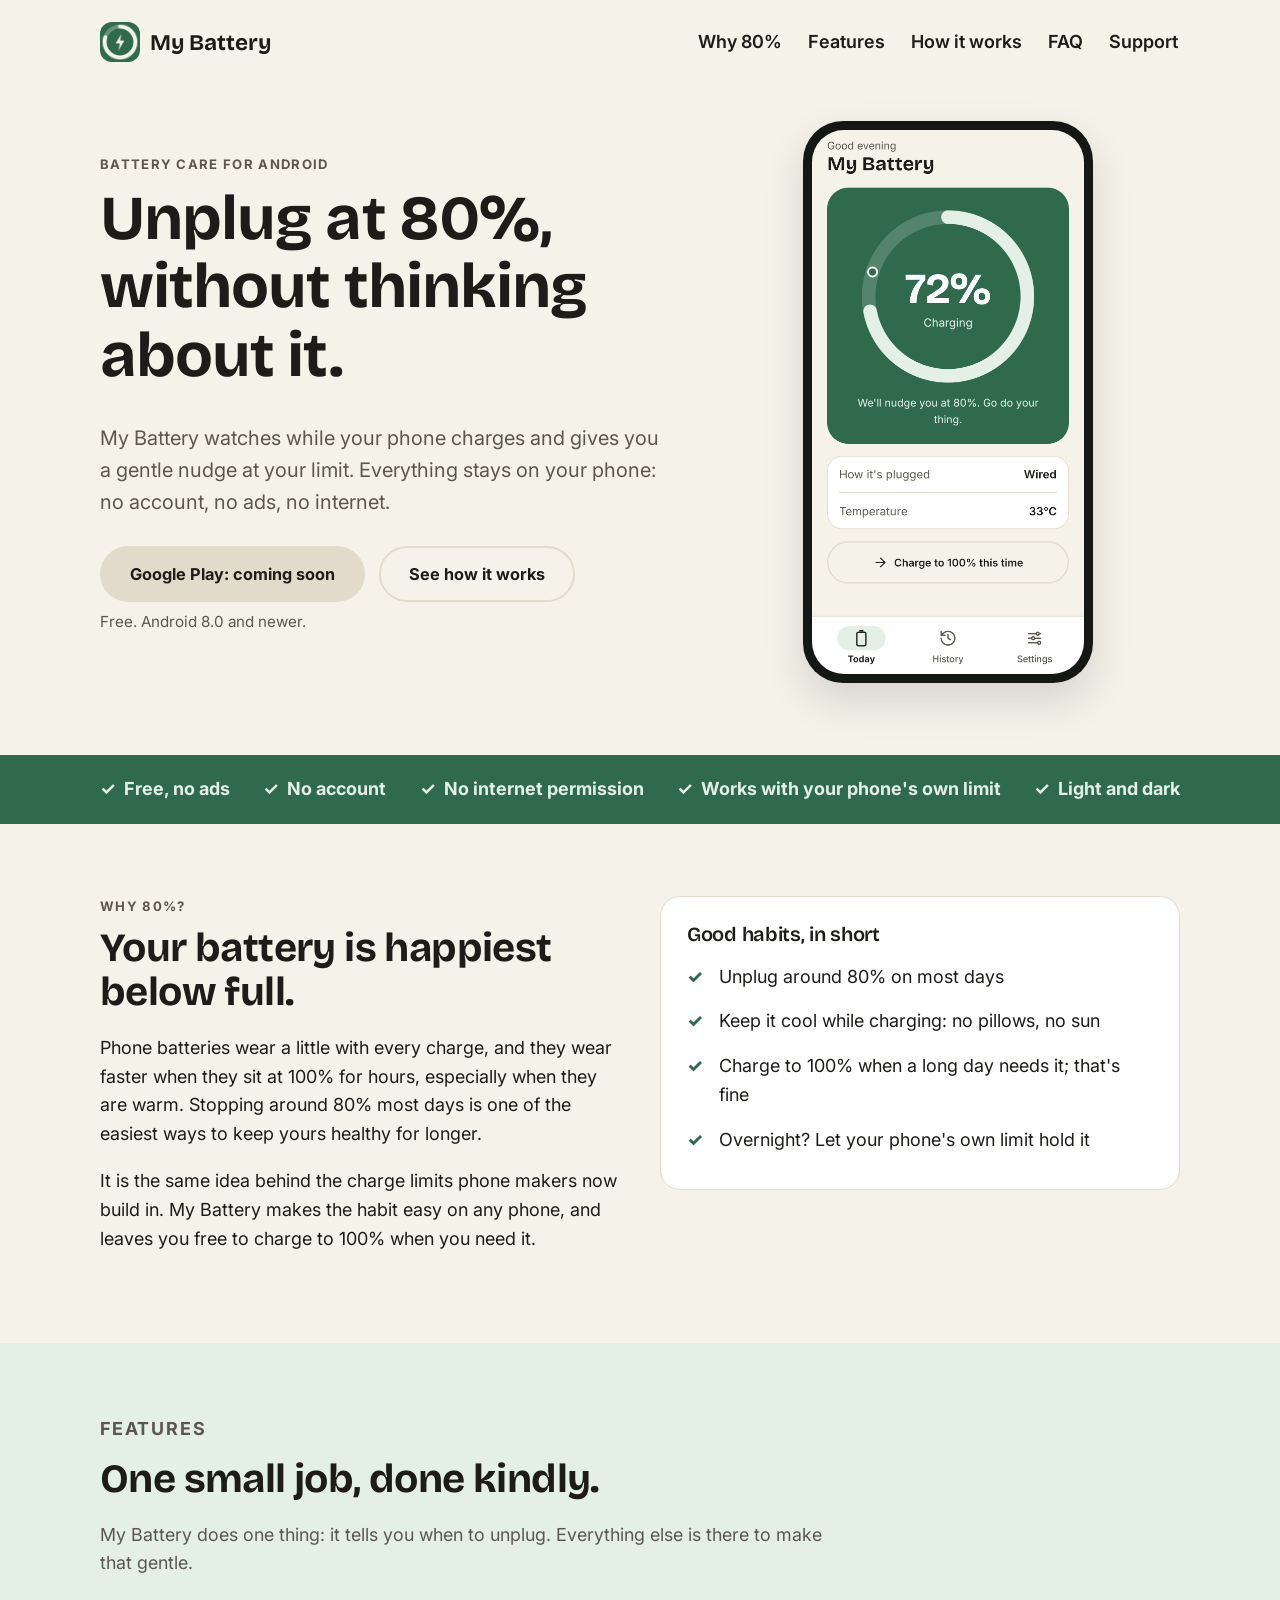
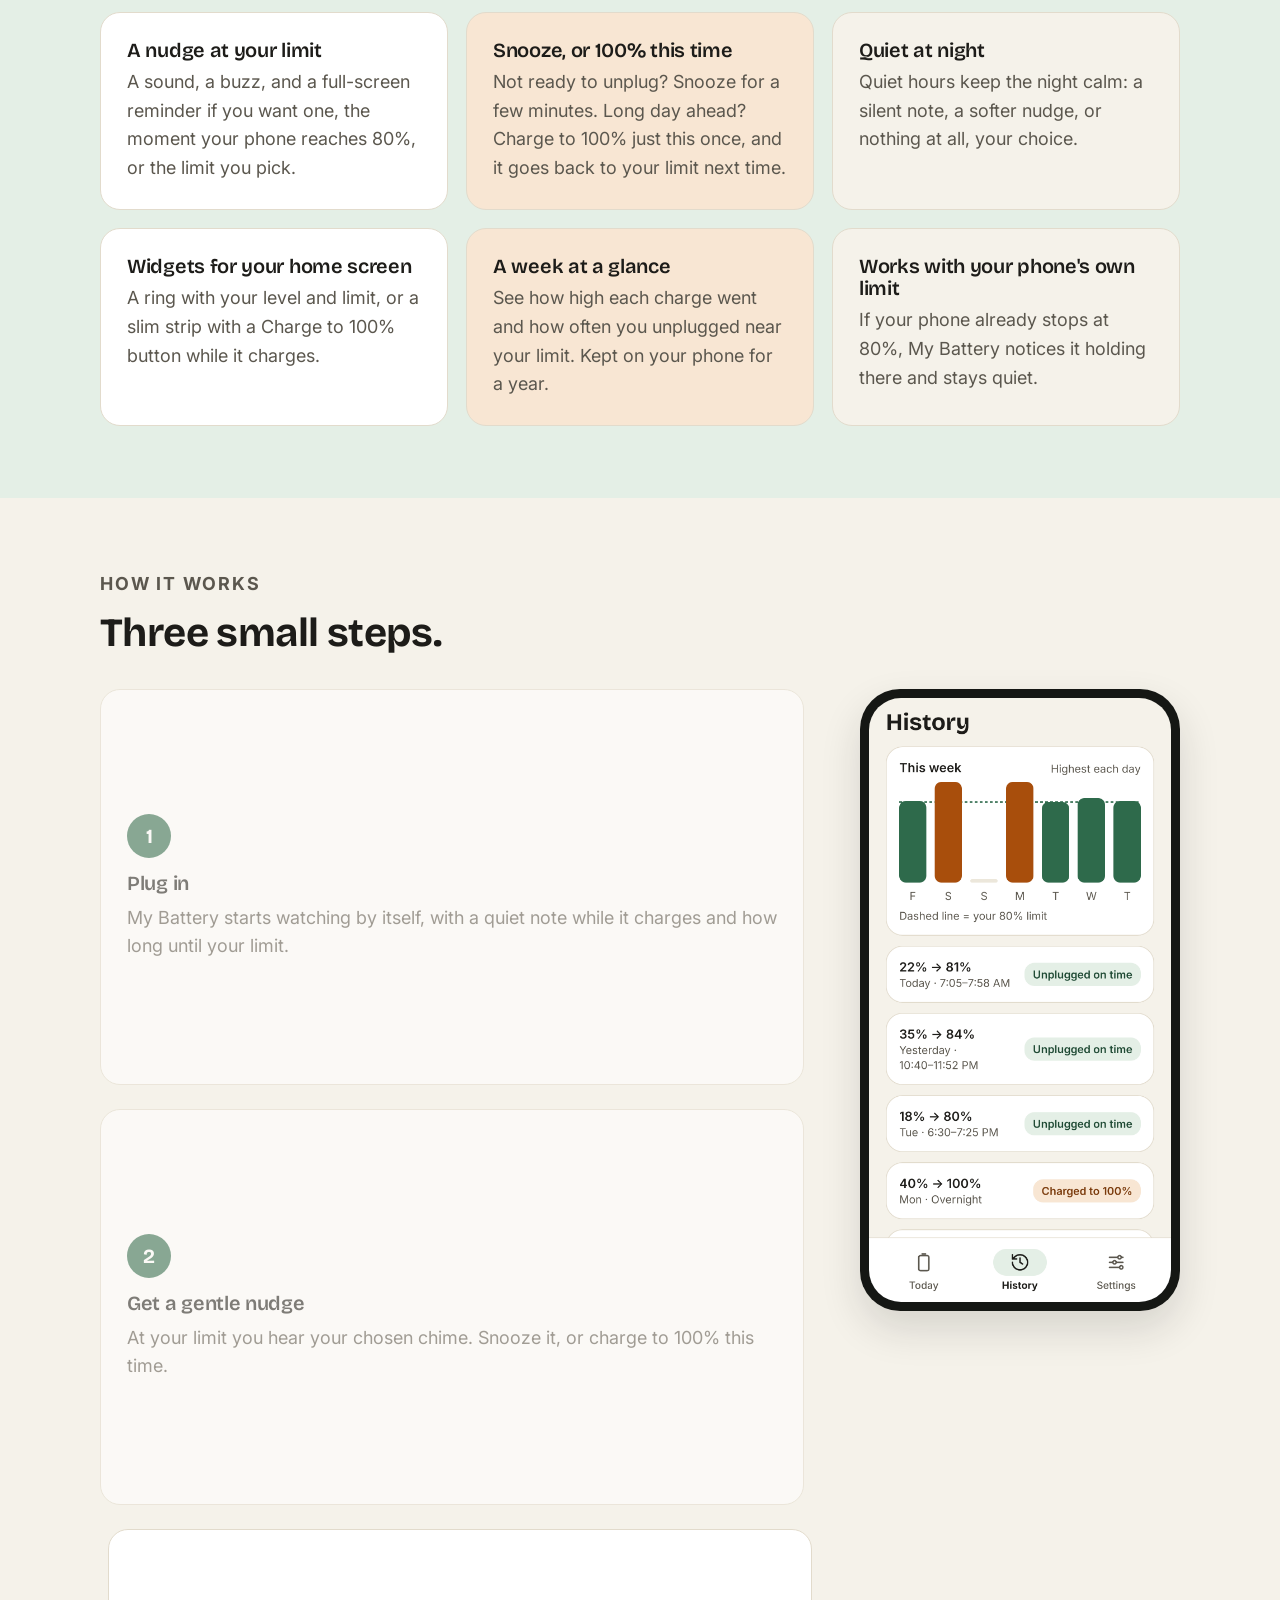
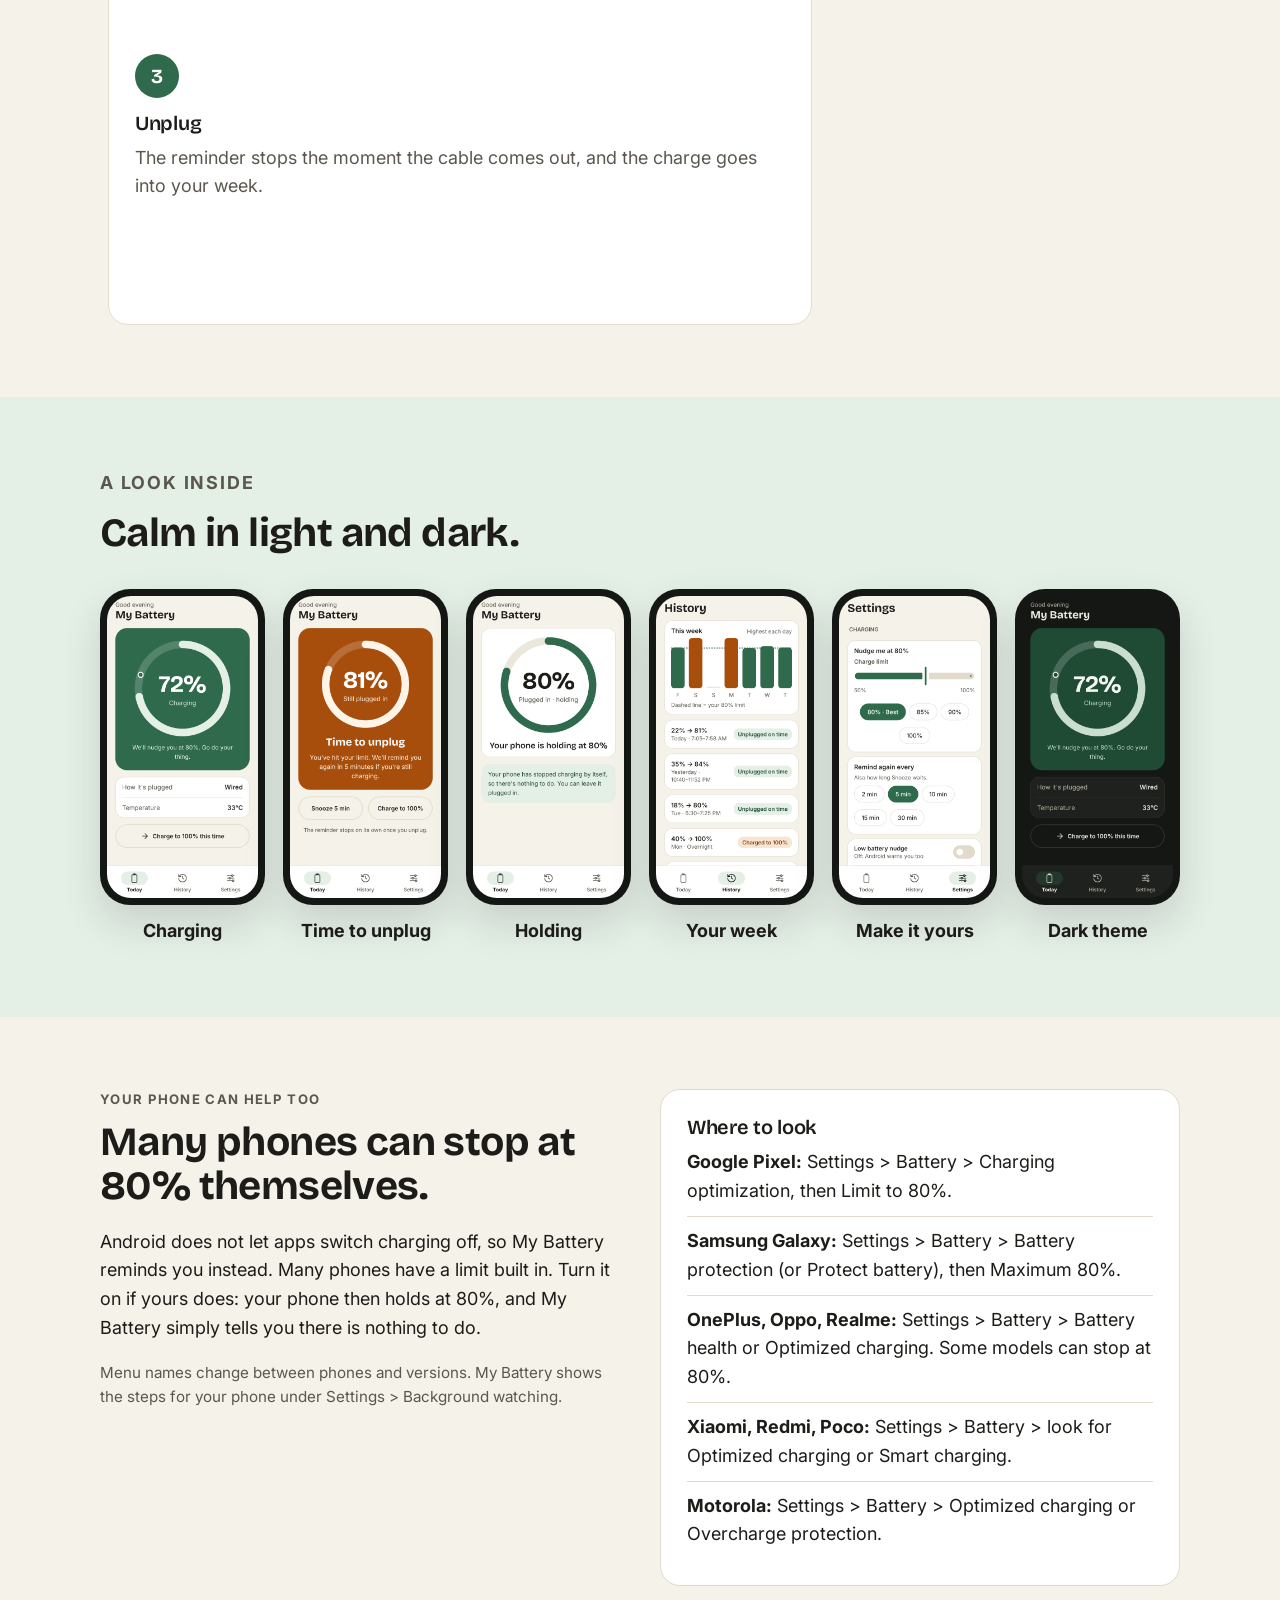
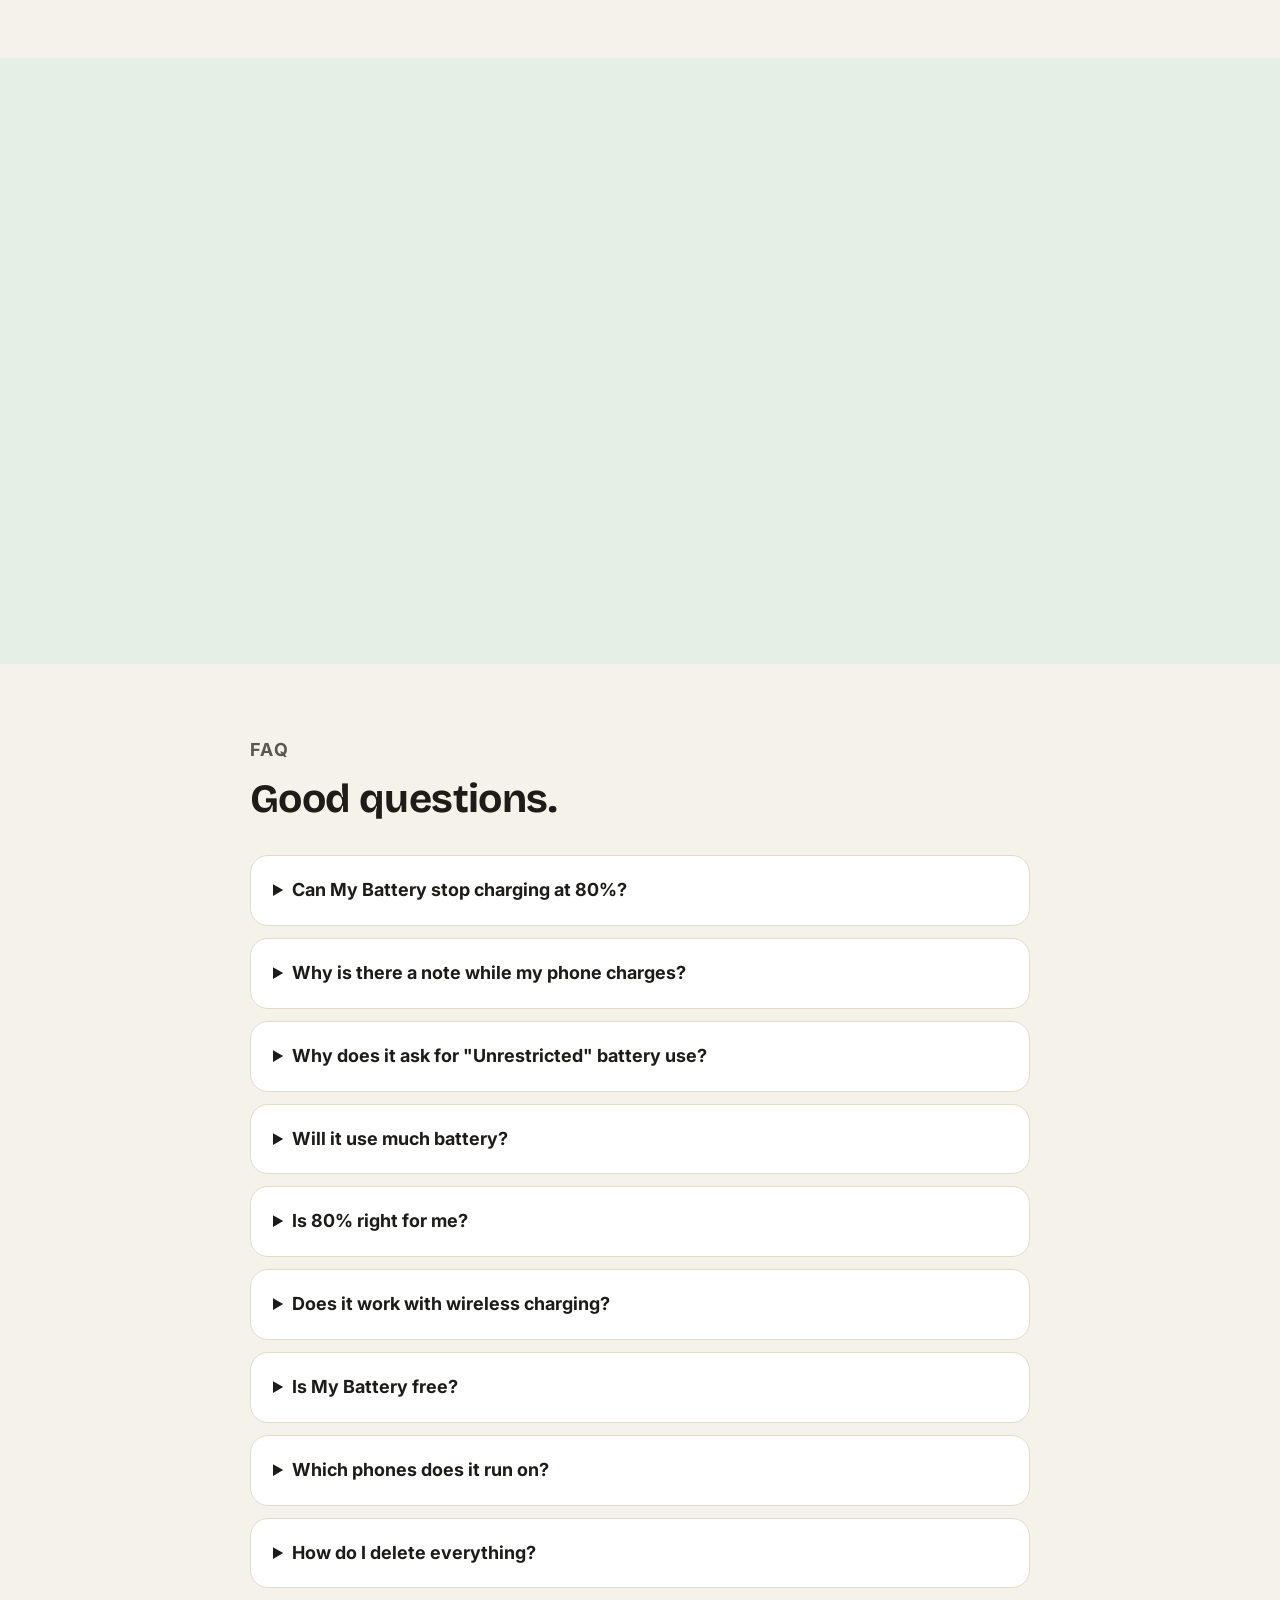
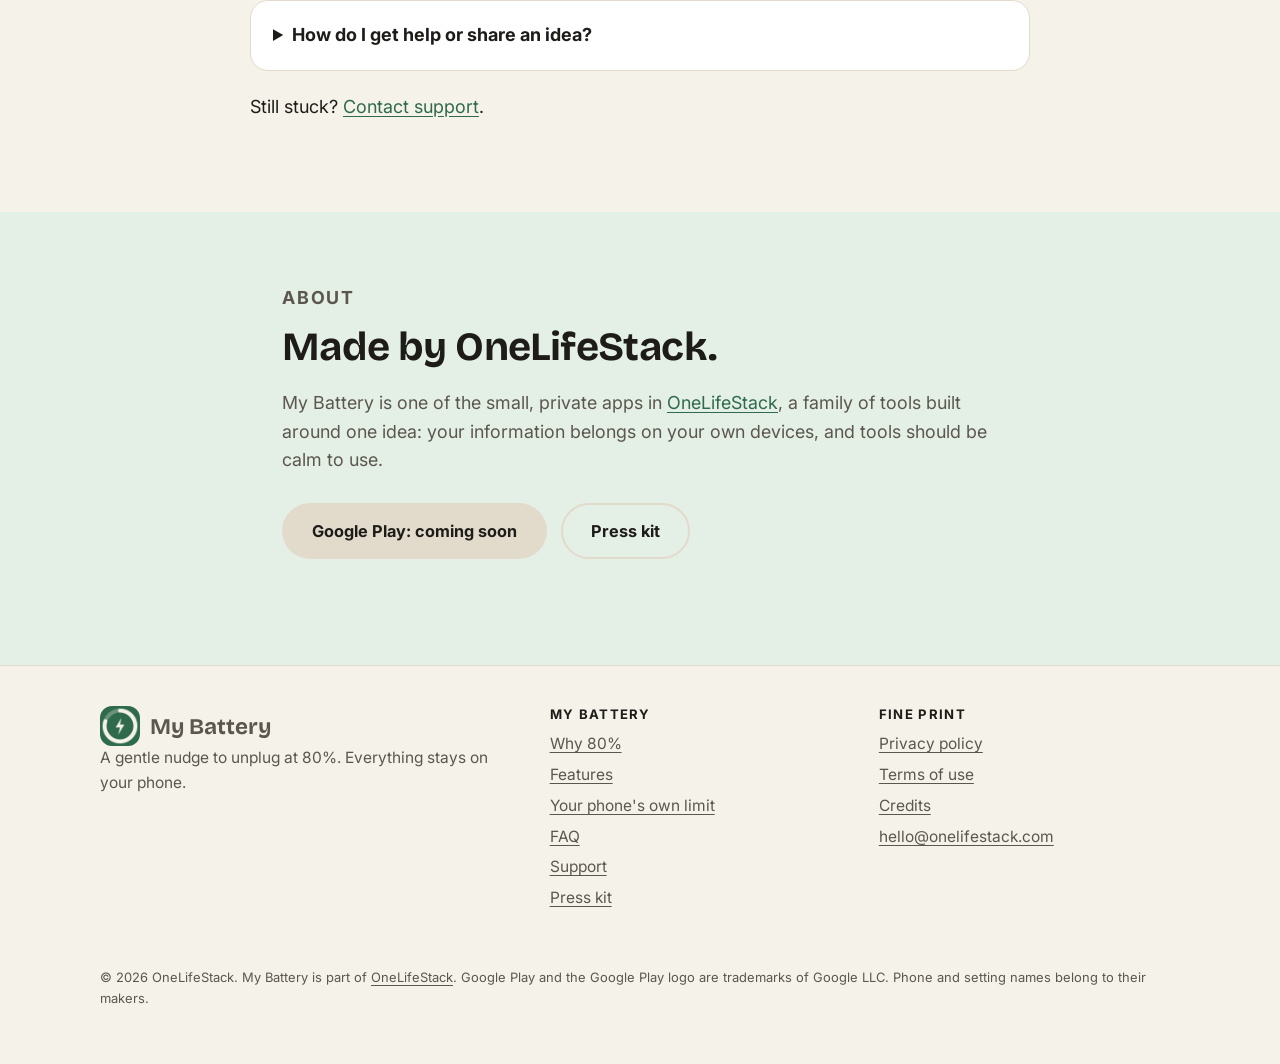
==== index.html @ e3a63ae4 "Publish site from onelifestack-my-battery dc1c6b2 Co-Authored-By: Claude Opus 5.5 <noreply@anthropic" ====
<!doctype html>
<html lang="en"><head><meta charset="utf-8">
<meta name="viewport" content="width=device-width, initial-scale=1">
<title>My Battery: a gentle nudge to unplug at 80%</title>
<meta name="description" content="My Battery watches while your Android phone charges and nudges you to unplug at 80%, so your battery lasts longer. Free, private, no account, no ads, no internet.">
<meta name="theme-color" content="#F5F2EA" media="(prefers-color-scheme: light)"><meta name="theme-color" content="#151714" media="(prefers-color-scheme: dark)">
<meta http-equiv="Content-Security-Policy" content="default-src 'self'; script-src 'self'; img-src 'self' data:; style-src 'self' 'unsafe-inline'; font-src 'self'; base-uri 'self'; form-action 'none'">
<link rel="canonical" href="https://mybattery.onelifestack.com/">
<link rel="icon" href="/assets/icon-32.png" sizes="32x32" type="image/png"><link rel="apple-touch-icon" href="/assets/icon-180.png">
<link rel="manifest" href="/site.webmanifest">
<link rel="preload" href="/assets/fonts/inter-var.woff2" as="font" type="font/woff2" crossorigin><link rel="preload" href="/assets/fonts/bricolage-700.woff2" as="font" type="font/woff2" crossorigin>
<meta property="og:type" content="website"><meta property="og:site_name" content="My Battery"><meta property="og:title" content="My Battery: a gentle nudge to unplug at 80%">
<meta property="og:description" content="My Battery watches while your Android phone charges and nudges you to unplug at 80%, so your battery lasts longer. Free, private, no account, no ads, no internet."><meta property="og:url" content="https://mybattery.onelifestack.com/"><meta property="og:image" content="https://mybattery.onelifestack.com/assets/og.png">
<meta name="twitter:card" content="summary_large_image">
<link rel="stylesheet" href="/assets/site.css?v=2a37914c">
<script src="/assets/site.js?v=2a37914c" defer></script>
</head><body>
<a class="skip" href="#main">Skip to content</a>
<header class="site"><div class="wrap"><a class="brand" href="/"><img src="/assets/icon-180.png" width="40" height="40" alt="">My Battery</a>
<nav class="main" aria-label="Main"><a href="/#why">Why 80%</a><a href="/#features">Features</a><a href="/#how">How it works</a><a href="/#faq">FAQ</a><a href="/support/">Support</a></nav></div></header>
<main id="main">

<section class="hero"><div class="wrap"><div>
<p class="eyebrow">Battery care for Android</p>
<h1>Unplug at 80%, without thinking about it.</h1>
<p class="lead">My Battery watches while your phone charges and gives you a gentle nudge at your limit. Everything stays on your phone: no account, no ads, no internet.</p>
<div class="cta-row"><span class="btn" aria-disabled="true" role="text">Google Play: coming soon</span><a class="btn ghost" href="#how">See how it works</a></div>
<p class="note">Free. Android 8.0 and newer.</p></div>
<div class="hero-art"><div class="phone float"><picture><source srcset="/assets/shots/06-today-charging-dark.png" media="(prefers-color-scheme: dark)"><img src="/assets/shots/06-today-charging.png" width="1080" height="2160" alt="My Battery while charging: 72%, with a ring that fills towards an 80% mark"></picture></div>
<div class="nudge" aria-hidden="true"><div class="nudge-top"><img src="/assets/icon-32.png" width="20" height="20" alt="">My Battery · now</div><strong>Time to unplug, 80%</strong><span>Your battery is at its happy place.</span><div class="nudge-btns"><span>Snooze 5 min</span><span>Charge to 100%</span></div></div></div></div></section>
<div class="promise"><div class="wrap"><ul><li>Free, no ads</li><li>No account</li><li>No internet permission</li><li>Works with your phone's own limit</li><li>Light and dark</li></ul></div></div>
<section id="why"><div class="wrap two"><div><p class="eyebrow">Why 80%?</p><h2>Your battery is happiest below full.</h2>
<p>Phone batteries wear a little with every charge, and they wear faster when they sit at 100% for hours, especially when they are warm. Stopping around 80% most days is one of the easiest ways to keep yours healthy for longer.</p>
<p>It is the same idea behind the charge limits phone makers now build in. My Battery makes the habit easy on any phone, and leaves you free to charge to 100% when you need it.</p></div>
<div class="panel"><h3>Good habits, in short</h3><ul class="keep"><li>Unplug around 80% on most days</li><li>Keep it cool while charging: no pillows, no sun</li><li>Charge to 100% when a long day needs it; that's fine</li><li>Overnight? Let your phone's own limit hold it</li></ul></div></div></section>
<section id="features" class="tint"><div class="wrap"><div class="section-head"><p class="eyebrow">Features</p><h2>One small job, done kindly.</h2><p>My Battery does one thing: it tells you when to unplug. Everything else is there to make that gentle.</p></div><div class="grid"><div class="tile mint"><h3>A nudge at your limit</h3><p>A sound, a buzz, and a full-screen reminder if you want one, the moment your phone reaches 80%, or the limit you pick.</p></div><div class="tile sand"><h3>Snooze, or 100% this time</h3><p>Not ready to unplug? Snooze for a few minutes. Long day ahead? Charge to 100% just this once, and it goes back to your limit next time.</p></div><div class="tile plain"><h3>Quiet at night</h3><p>Quiet hours keep the night calm: a silent note, a softer nudge, or nothing at all, your choice.</p></div><div class="tile mint"><h3>Widgets for your home screen</h3><p>A ring with your level and limit, or a slim strip with a Charge to 100% button while it charges.</p></div><div class="tile sand"><h3>A week at a glance</h3><p>See how high each charge went and how often you unplugged near your limit. Kept on your phone for a year.</p></div><div class="tile plain"><h3>Works with your phone's own limit</h3><p>If your phone already stops at 80%, My Battery notices it holding there and stays quiet.</p></div></div></div></section>
<section id="how"><div class="wrap"><div class="section-head"><p class="eyebrow">How it works</p><h2>Three small steps.</h2></div>
<div class="how"><ol class="steps"><li><h3>Plug in</h3><p>My Battery starts watching by itself, with a quiet note while it charges and how long until your limit.</p></li><li><h3>Get a gentle nudge</h3><p>At your limit you hear your chosen chime. Snooze it, or charge to 100% this time.</p></li><li><h3>Unplug</h3><p>The reminder stops the moment the cable comes out, and the charge goes into your week.</p></li></ol>
<aside class="how-phone" aria-hidden="true"><div class="phone"><div class="shots"><img class="on" src="/assets/shots/06-today-charging.png" width="1080" height="2160" alt="" loading="lazy"><img src="/assets/shots/07-today-unplug.png" width="1080" height="2160" alt="" loading="lazy"><img src="/assets/shots/09-history.png" width="1080" height="2160" alt="" loading="lazy"></div></div></aside></div></div></section>
<section id="screens" class="tint"><div class="wrap"><div class="section-head"><p class="eyebrow">A look inside</p><h2>Calm in light and dark.</h2></div><div class="gallery"><figure><div class="phone"><img src="/assets/shots/06-today-charging.png" width="1080" height="2160" alt="Today while charging, with the time to your limit" loading="lazy"></div><figcaption>Charging</figcaption></figure><figure><div class="phone"><img src="/assets/shots/07-today-unplug.png" width="1080" height="2160" alt="Today at the limit: Time to unplug, with Snooze and Charge to 100%" loading="lazy"></div><figcaption>Time to unplug</figcaption></figure><figure><div class="phone"><img src="/assets/shots/08-today-holding.png" width="1080" height="2160" alt="The phone holding at 80% by itself, with nothing to do" loading="lazy"></div><figcaption>Holding</figcaption></figure><figure><div class="phone"><img src="/assets/shots/09-history.png" width="1080" height="2160" alt="History: this week&#x27;s highest charge each day against the limit" loading="lazy"></div><figcaption>Your week</figcaption></figure><figure><div class="phone"><img src="/assets/shots/10-settings.png" width="1080" height="2160" alt="Settings: the limit, reminders, sound and quiet hours" loading="lazy"></div><figcaption>Make it yours</figcaption></figure><figure><div class="phone"><img src="/assets/shots/06-today-charging-dark.png" width="1080" height="2160" alt="Today while charging, in the dark theme" loading="lazy"></div><figcaption>Dark theme</figcaption></figure></div></div></section>
<section id="limit"><div class="wrap two"><div><p class="eyebrow">Your phone can help too</p><h2>Many phones can stop at 80% themselves.</h2>
<p>Android does not let apps switch charging off, so My Battery reminds you instead. Many phones have a limit built in. Turn it on if yours does: your phone then holds at 80%, and My Battery simply tells you there is nothing to do.</p>
<p class="note">Menu names change between phones and versions. My Battery shows the steps for your phone under Settings > Background watching.</p></div>
<div class="panel"><h3>Where to look</h3><ul class="makers"><li><strong>Google Pixel:</strong> Settings > Battery > Charging optimization, then Limit to 80%.</li><li><strong>Samsung Galaxy:</strong> Settings > Battery > Battery protection (or Protect battery), then Maximum 80%.</li><li><strong>OnePlus, Oppo, Realme:</strong> Settings > Battery > Battery health or Optimized charging. Some models can stop at 80%.</li><li><strong>Xiaomi, Redmi, Poco:</strong> Settings > Battery > look for Optimized charging or Smart charging.</li><li><strong>Motorola:</strong> Settings > Battery > Optimized charging or Overcharge protection.</li></ul></div></div></section>
<section id="privacy" class="tint"><div class="wrap"><div class="section-head"><p class="eyebrow">Privacy</p><h2>Your phone, your business.</h2><p>My Battery has no internet permission, no account and no servers. Here is the whole story in short; the <a href="/privacy/">full privacy policy</a> is in plain words too.</p></div>
<div class="two"><div class="panel"><h3>Kept on your phone</h3><ul class="keep"><li>Your limit, sounds, quiet hours and theme</li><li>A year of charge history: levels, times and temperature</li><li>Everything in the app's private storage</li></ul></div><div class="panel"><h3>Never happens</h3><ul class="never"><li>No accounts, no sign-up</li><li>No ads, no analytics, no tracking</li><li>No internet permission at all</li><li>No servers: we never see your phone</li></ul></div></div></div></section>
<section id="faq"><div class="wrap narrow"><div class="section-head"><p class="eyebrow">FAQ</p><h2>Good questions.</h2></div><details><summary>Can My Battery stop charging at 80%?</summary><p>No app can: Android does not let apps switch charging off. My Battery watches the level and reminds you to unplug. Many phones can stop at 80% by themselves; <a href="/#limit">here is where to look</a>. If yours does, My Battery sees it holding and stays quiet.</p></details><details><summary>Why is there a note while my phone charges?</summary><p>Android asks any app that keeps running to show a note. Ours is quiet, shows the level and the time to your limit, and goes away when you unplug.</p></details><details><summary>Why does it ask for "Unrestricted" battery use?</summary><p>So Android lets My Battery start watching by itself when you plug in. Without it, Android may pause the app; you then get a note saying "Tap to watch this charge", and one tap starts it. My Battery only runs while your phone is plugged in.</p></details><details><summary>Will it use much battery?</summary><p>It runs only while your phone is plugged in and charging, and stops when you unplug. When nothing is charging it does nothing at all, unless you turn on the low battery nudge, which takes a quick look every half hour.</p></details><details><summary>Is 80% right for me?</summary><p>80% is a good everyday choice. If you need more, pick 85% or 90%. Before a long day, tap Charge to 100% once; the next charge goes back to your limit.</p></details><details><summary>Does it work with wireless charging?</summary><p>Yes: wired, USB, wireless and docks all count.</p></details><details><summary>Is My Battery free?</summary><p>Yes. There are no ads, no subscriptions and nothing to buy.</p></details><details><summary>Which phones does it run on?</summary><p>Android 8.0 (Oreo) and newer.</p></details><details><summary>How do I delete everything?</summary><p>History > Clear history deletes your charges, and uninstalling deletes the rest. There is nothing to delete anywhere else.</p></details><details><summary>How do I get help or share an idea?</summary><p>In the app, open Settings > About My Battery > Send feedback, or write to <a href="mailto:hello@onelifestack.com">hello@onelifestack.com</a>.</p></details><p class="after">Still stuck? <a href="/support/">Contact support</a>.</p></div></section>
<section id="about" class="tint"><div class="wrap section-head"><p class="eyebrow">About</p><h2>Made by OneLifeStack.</h2><p>My Battery is one of the small, private apps in <a href="https://onelifestack.com">OneLifeStack</a>, a family of tools built around one idea: your information belongs on your own devices, and tools should be calm to use.</p><div class="cta-row"><span class="btn" aria-disabled="true" role="text">Google Play: coming soon</span><a class="btn ghost" href="/press/">Press kit</a></div></div></section>

</main>
<footer class="site"><div class="wrap">
<div><a class="brand" href="/"><img src="/assets/icon-180.png" width="40" height="40" alt="">My Battery</a>
<p>A gentle nudge to unplug at 80%. Everything stays on your phone.</p></div>
<div><h2>My Battery</h2><ul><li><a href="/#why">Why 80%</a></li><li><a href="/#features">Features</a></li><li><a href="/#limit">Your phone's own limit</a></li><li><a href="/#faq">FAQ</a></li><li><a href="/support/">Support</a></li><li><a href="/press/">Press kit</a></li></ul></div>
<div><h2>Fine print</h2><ul><li><a href="/privacy/">Privacy policy</a></li><li><a href="/terms/">Terms of use</a></li><li><a href="/credits/">Credits</a></li><li><a href="mailto:hello@onelifestack.com">hello@onelifestack.com</a></li></ul></div>
<small>© 2026 OneLifeStack. My Battery is part of <a href="https://onelifestack.com">OneLifeStack</a>. Google Play and the Google Play logo are trademarks of Google LLC. Phone and setting names belong to their makers.</small>
</div></footer></body></html>
---- assets/site.css ----
/* My Battery site. Tokens are the app's (OlsPalettes.Battery / BatteryDark in onelifestack-native-ui); keep them in step. */
@font-face { font-family: Inter; font-weight: 400 800; font-display: swap; src: url(/assets/fonts/inter-var.woff2) format("woff2"); }
@font-face { font-family: Bricolage; font-weight: 600; font-display: swap; src: url(/assets/fonts/bricolage-600.woff2) format("woff2"); }
@font-face { font-family: Bricolage; font-weight: 700; font-display: swap; src: url(/assets/fonts/bricolage-700.woff2) format("woff2"); }

:root {
  --bg: #F5F2EA; --surface: #FFFFFF; --outline: #E2DBCC; --ink: #1D1C19; --muted: #5B574E;
  --primary: #2E6A4B; --on-primary: #FFFFFF; --tint: #E4EFE6; --sand: #F8E6D3; --clay: #A84E0C; --on-clay: #FFFFFF;
  --link: #2E6A4B; --promise-bg: #2E6A4B; --promise-ink: #E4EFE6; --phone: #151714;
  --shadow: 0 18px 40px rgba(29, 28, 25, .14);
  --radius: 20px; --pill: 999px; --maxw: 1120px;
}
@media (prefers-color-scheme: dark) {
  :root {
    --bg: #151714; --surface: #1E211D; --outline: #33382F; --ink: #EEEBE3; --muted: #B5B0A4;
    --primary: #8CC7A3; --on-primary: #0F2A1B; --tint: #23382B; --sand: #3A2716; --link: #8CC7A3;
    --promise-bg: #8CC7A3; --promise-ink: #0F2A1B; --phone: #000000; --shadow: 0 18px 40px rgba(0, 0, 0, .5);
  }
}

*, *::before, *::after { box-sizing: border-box; }
html { scroll-behavior: smooth; -webkit-text-size-adjust: 100%; }
body { margin: 0; background: var(--bg); color: var(--ink); font: 400 18px/1.6 Inter, system-ui, sans-serif; overflow-x: hidden; }
img { max-width: 100%; height: auto; }
h1, h2, h3 { font-family: Bricolage, Inter, system-ui, sans-serif; font-weight: 700; line-height: 1.1; margin: 0 0 .5em; letter-spacing: -.015em; }
h1 { font-size: clamp(2.3rem, 6vw, 3.9rem); }
h2 { font-size: clamp(1.75rem, 4vw, 2.5rem); }
h3 { font-size: 1.25rem; font-weight: 600; }
p { margin: 0 0 1em; }
a { color: var(--link); text-underline-offset: 3px; }
a:hover { text-decoration-thickness: 2px; }
:focus-visible { outline: 3px solid var(--primary); outline-offset: 3px; border-radius: 6px; }
.skip { position: absolute; left: -999px; top: 8px; background: var(--primary); color: var(--on-primary); padding: 10px 16px; border-radius: var(--pill); z-index: 10; }
.skip:focus { left: 8px; }
.wrap { max-width: var(--maxw); margin: 0 auto; padding: 0 20px; }
.wrap.narrow { max-width: 820px; }
.eyebrow { font-weight: 700; font-size: .82rem; letter-spacing: .1em; text-transform: uppercase; color: var(--muted); margin-bottom: .7em; }
.note { font-size: .95rem; color: var(--muted); }
.after { margin-top: 22px; }

/* header */
header.site { padding: 18px 0; }
header.site .wrap { display: flex; flex-wrap: wrap; align-items: center; gap: 10px 28px; }
.brand { display: flex; align-items: center; gap: 10px; font: 700 1.4rem Bricolage, sans-serif; color: var(--ink); text-decoration: none; }
.brand img { width: 40px; height: 40px; border-radius: 12px; }
nav.main { display: flex; flex-wrap: wrap; gap: 4px 22px; margin-left: auto; }
nav.main a { color: var(--ink); font-weight: 600; text-decoration: none; padding: 10px 2px; }
nav.main a:hover, nav.main a[aria-current="page"] { text-decoration: underline; text-decoration-thickness: 2px; text-underline-offset: 6px; }

/* buttons */
.btn { display: inline-flex; align-items: center; justify-content: center; gap: 10px; min-height: 56px; padding: 0 28px; border-radius: var(--pill); font: 700 1.02rem Inter, sans-serif; text-decoration: none; border: 2px solid transparent; }
.btn.primary { background: var(--primary); color: var(--on-primary); }
.btn.ghost { background: transparent; color: var(--ink); border-color: var(--outline); }
.btn.ghost:hover { border-color: var(--ink); }
.btn[aria-disabled="true"] { background: var(--outline); color: var(--ink); }
.cta-row { display: flex; flex-wrap: wrap; gap: 14px; margin: 28px 0 8px; }

/* hero */
.hero { padding: 36px 0 72px; }
.hero .wrap { display: grid; grid-template-columns: 1.1fr .9fr; gap: 48px; align-items: center; }
.hero p.lead { font-size: 1.25rem; color: var(--muted); max-width: 32em; }
.hero-art { position: relative; display: grid; place-items: center; min-height: 560px; }
.phone { position: relative; width: min(290px, 72vw); border-radius: 40px; background: var(--phone); padding: 9px; box-shadow: var(--shadow); }
.phone img { display: block; width: 100%; border-radius: 32px; }
.nudge { position: absolute; left: -24px; top: 44px; width: min(300px, 78vw); background: var(--surface); color: var(--ink); border: 1px solid var(--outline); border-radius: 22px; padding: 14px 16px; box-shadow: var(--shadow); display: grid; gap: 2px; font-size: .92rem; z-index: 2; }
.nudge-top { display: flex; align-items: center; gap: 8px; color: var(--muted); font-size: .8rem; margin-bottom: 4px; }
.nudge-top img { border-radius: 6px; }
.nudge span { color: var(--muted); }
.nudge-btns { display: grid; grid-template-columns: 1fr 1fr; gap: 8px; margin-top: 10px; }
.nudge-btns span { border: 1px solid var(--outline); border-radius: var(--pill); padding: 6px 4px; text-align: center; font-weight: 700; color: var(--ink); font-size: .82rem; }

/* promise strip */
.promise { background: var(--promise-bg); color: var(--promise-ink); padding: 20px 0; }
.promise ul { list-style: none; margin: 0; padding: 0; display: flex; flex-wrap: wrap; justify-content: space-between; gap: 8px 26px; font-weight: 700; }
.promise li::before { content: "✓"; margin-right: 8px; }

/* sections */
section { padding: 72px 0; }
section.tint { background: var(--tint); }
.section-head { max-width: 42em; margin-bottom: 34px; }
.section-head p { color: var(--muted); font-size: 1.12rem; }
.grid { display: grid; gap: 18px; grid-template-columns: repeat(auto-fit, minmax(min(300px, 100%), 1fr)); }
.tile { border-radius: var(--radius); padding: 26px; color: var(--ink); border: 1px solid var(--outline); }
.tile.mint { background: var(--surface); } .tile.sand { background: var(--sand); } .tile.plain { background: var(--bg); }
.tile h3 { margin-bottom: .35em; }
.tile p { margin: 0; color: var(--muted); }
.panel { background: var(--surface); border: 1px solid var(--outline); border-radius: var(--radius); padding: 26px; }
.two { display: grid; gap: 40px; grid-template-columns: 1fr 1fr; align-items: start; }
.keep, .never, .makers { list-style: none; padding: 0; margin: 0; }
.keep li, .never li { padding: 8px 0 8px 32px; position: relative; }
.keep li::before { content: "✓"; position: absolute; left: 0; color: var(--primary); font-weight: 800; }
.never li::before { content: "✕"; position: absolute; left: 0; color: var(--muted); font-weight: 800; }
.makers li { padding: 10px 0; border-top: 1px solid var(--outline); }
.makers li:first-child { border-top: 0; padding-top: 0; }
.steps { counter-reset: s; display: grid; gap: 18px; grid-template-columns: repeat(auto-fit, minmax(min(250px, 100%), 1fr)); list-style: none; padding: 0; margin: 0; }
.steps li { counter-increment: s; background: var(--surface); border: 1px solid var(--outline); border-radius: var(--radius); padding: 26px; }
.steps li::before { content: counter(s); display: grid; place-items: center; width: 44px; height: 44px; border-radius: 50%; background: var(--primary); color: var(--on-primary); font: 700 1.25rem Bricolage, sans-serif; margin-bottom: 14px; }
.steps p { color: var(--muted); margin: 0; }
.gallery { display: grid; gap: 28px 18px; grid-template-columns: repeat(auto-fit, minmax(150px, 1fr)); }
.gallery figure { margin: 0; }
.gallery .phone { width: 100%; padding: 7px; border-radius: 30px; }
.gallery .phone img { border-radius: 24px; }
.gallery figcaption { margin-top: 12px; font-weight: 700; text-align: center; }

/* faq */
details { background: var(--surface); border: 1px solid var(--outline); border-radius: 18px; padding: 4px 22px; margin-bottom: 12px; }
summary { cursor: pointer; font-weight: 700; padding: 16px 0; }
details p { color: var(--muted); }
details[open] { border-color: var(--primary); }

/* article pages (privacy, terms, ...) */
.article { padding: 28px 0 80px; }
.article .wrap { max-width: 780px; }
.article h1 { font-size: clamp(2rem, 5vw, 3rem); }
.article h2 { font-size: 1.55rem; margin-top: 1.6em; }
.article h2.flush { margin-top: 0; }
.article ul, .article ol { padding-left: 1.3em; }
.article li { margin-bottom: .5em; }
.crumbs { font-size: .95rem; margin-bottom: 18px; }
figure.flush { margin: 0; }
.press-grid { display: grid; gap: 20px; grid-template-columns: repeat(auto-fit, minmax(200px, 1fr)); }
.press-icon { border-radius: 22px; }
.swatches { display: flex; flex-wrap: wrap; gap: 12px; }
.swatch { width: 120px; }
.swatch span { display: block; height: 64px; border-radius: 16px; border: 1px solid var(--outline); margin-bottom: 6px; }
.swatch code { font-size: .85rem; }

footer.site { border-top: 1px solid var(--outline); padding: 40px 0 56px; color: var(--muted); font-size: .97rem; }
footer.site .wrap { display: grid; gap: 28px; grid-template-columns: 1.4fr 1fr 1fr; }
footer.site h2 { font: 700 .82rem Inter, sans-serif; letter-spacing: .1em; text-transform: uppercase; color: var(--ink); margin: 0 0 10px; }
footer.site ul { list-style: none; margin: 0; padding: 0; }
footer.site li { margin-bottom: 6px; }
footer.site a { color: var(--muted); }
footer.site small { display: block; margin-top: 22px; grid-column: 1 / -1; }

/* how it works: on wide screens the phone follows the step in view */
.how-phone { display: none; }
.shots { position: relative; aspect-ratio: 1080 / 2160; border-radius: 32px; overflow: hidden; }
.shots img { position: absolute; inset: 0; width: 100%; height: 100%; border-radius: 0; opacity: 0; transition: opacity .5s ease; }
.shots img.on { opacity: 1; }
@media (min-width: 861px) {
  .js .how { display: grid; grid-template-columns: 1fr 320px; gap: 56px; align-items: start; }
  .js .how .steps { grid-template-columns: 1fr; gap: 24px; }
  .js .how .steps li { min-height: 44vh; display: flex; flex-direction: column; justify-content: center; opacity: .55; transition: opacity .4s ease, transform .4s ease; }
  .js .how .steps li.active { opacity: 1; transform: translateX(8px); }
  .js .how-phone { display: block; position: sticky; top: 14vh; }
  .js .how-phone .phone { width: 100%; }
}

@media (max-width: 860px) {
  .hero .wrap, .two, footer.site .wrap { grid-template-columns: 1fr; }
  .hero-art { min-height: 0; padding-top: 70px; }
  .nudge { left: 0; top: 0; }
  nav.main { margin-left: 0; width: 100%; }
  section { padding: 52px 0; }
}

/* motion, only when welcome */
@keyframes rise { from { opacity: 0; transform: translateY(18px); } }
@keyframes float { 50% { transform: translateY(-10px); } }
@keyframes pop { 0%, 8% { opacity: 0; transform: translateY(-14px) scale(.96); } 14%, 78% { opacity: 1; transform: none; } 86%, 100% { opacity: 0; transform: translateY(-14px) scale(.96); } }
@media (prefers-reduced-motion: no-preference) {
  .hero .wrap > div:first-child > * { animation: rise .8s cubic-bezier(.2, .7, .2, 1) both; }
  .hero .wrap > div:first-child > :nth-child(2) { animation-delay: .08s; } .hero .wrap > div:first-child > :nth-child(3) { animation-delay: .16s; }
  .hero .wrap > div:first-child > :nth-child(4) { animation-delay: .24s; } .hero .wrap > div:first-child > :nth-child(5) { animation-delay: .32s; }
  .float { animation: float 7s ease-in-out infinite; }
  .nudge { animation: pop 8s ease-in-out infinite both; animation-delay: 1.2s; }
  .paused .float, .paused .nudge, .hero-art.off .float, .hero-art.off .nudge { animation-play-state: paused; }
  .motion .reveal { opacity: 0; translate: 0 24px; transition: opacity .7s ease, translate .7s cubic-bezier(.2, .7, .2, 1); transition-delay: calc(var(--i, 0) * 80ms); }
  .motion .reveal.in { opacity: 1; translate: none; }
  .btn { transition: transform .2s ease, border-color .2s ease; }
  .btn:not([aria-disabled="true"]):hover { transform: translateY(-2px); }
  .tile, .panel { transition: transform .25s ease; }
  .tile:hover { transform: translateY(-4px); }
  .gallery .phone { transition: transform .3s ease; }
  .gallery figure:hover .phone { transform: translateY(-6px); }
}
@media (prefers-reduced-motion: reduce) { html { scroll-behavior: auto; } .shots img, .js .how .steps li { transition: none; } }
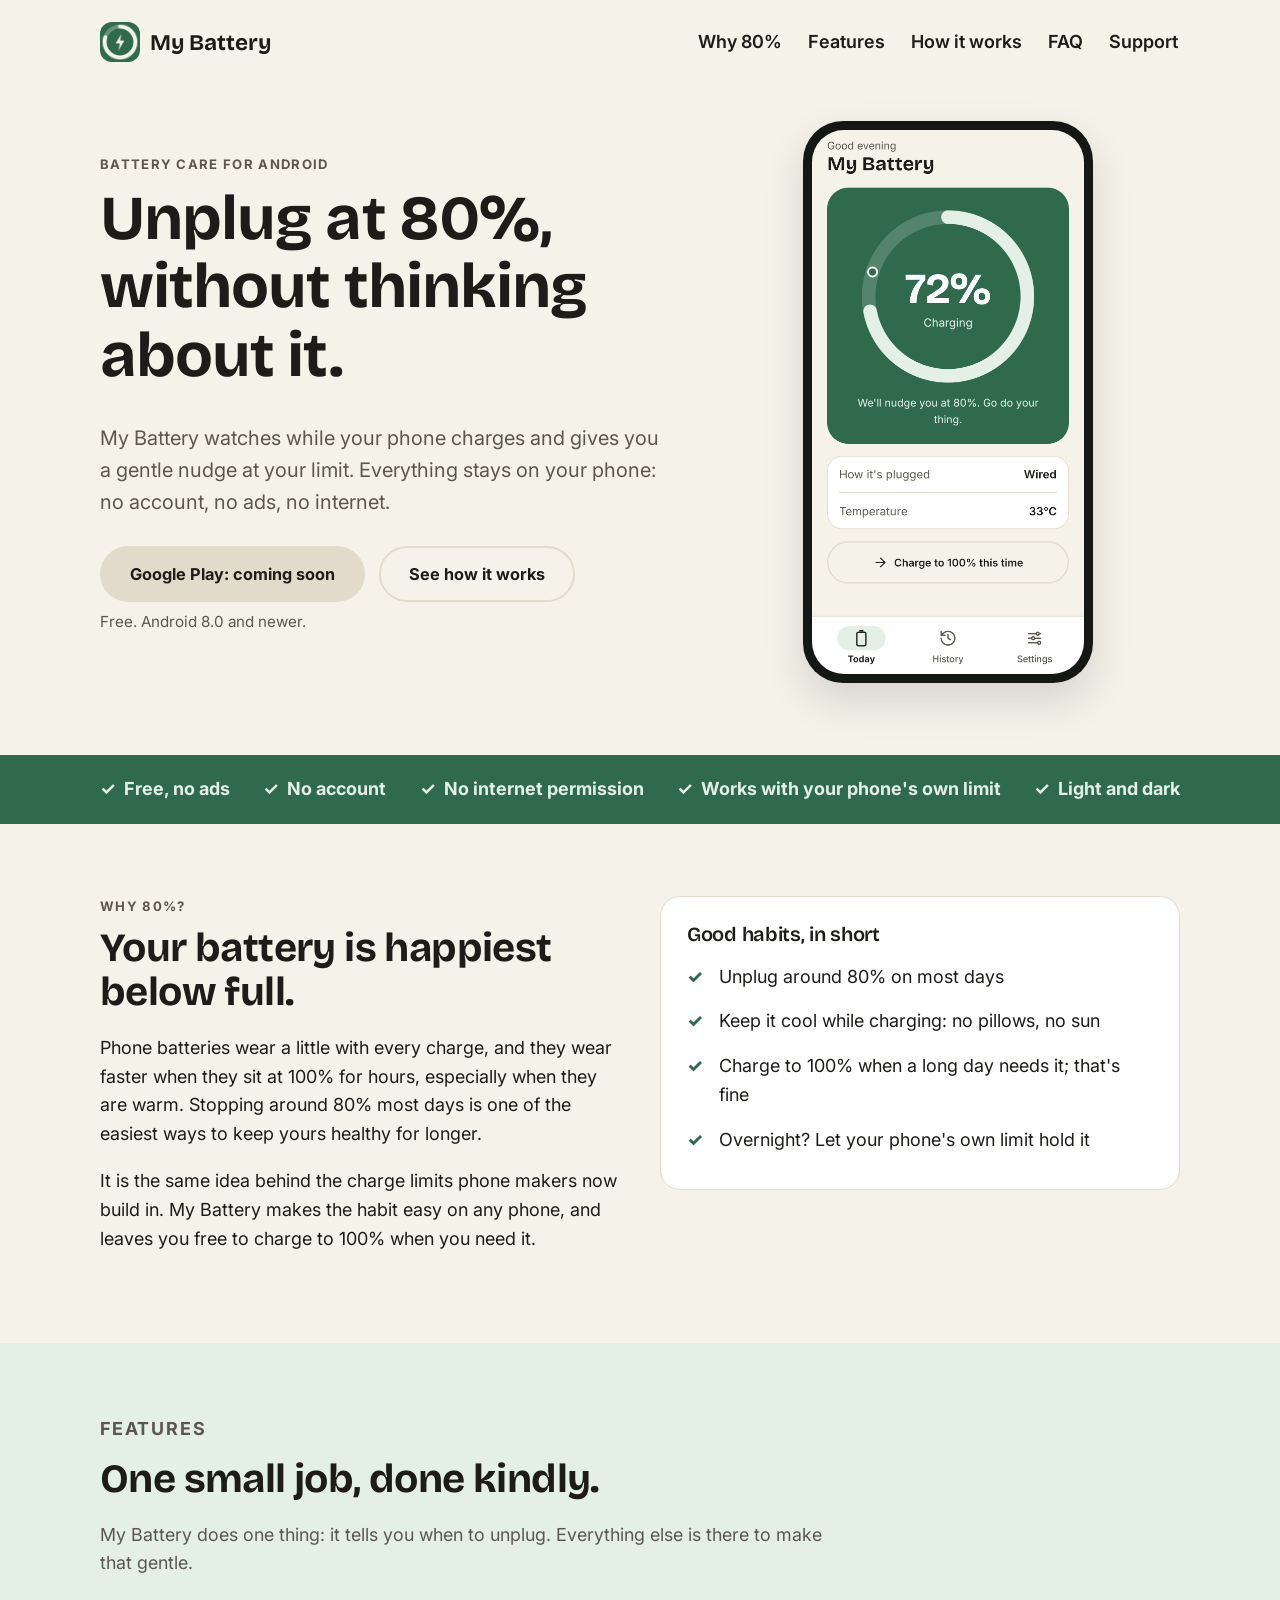
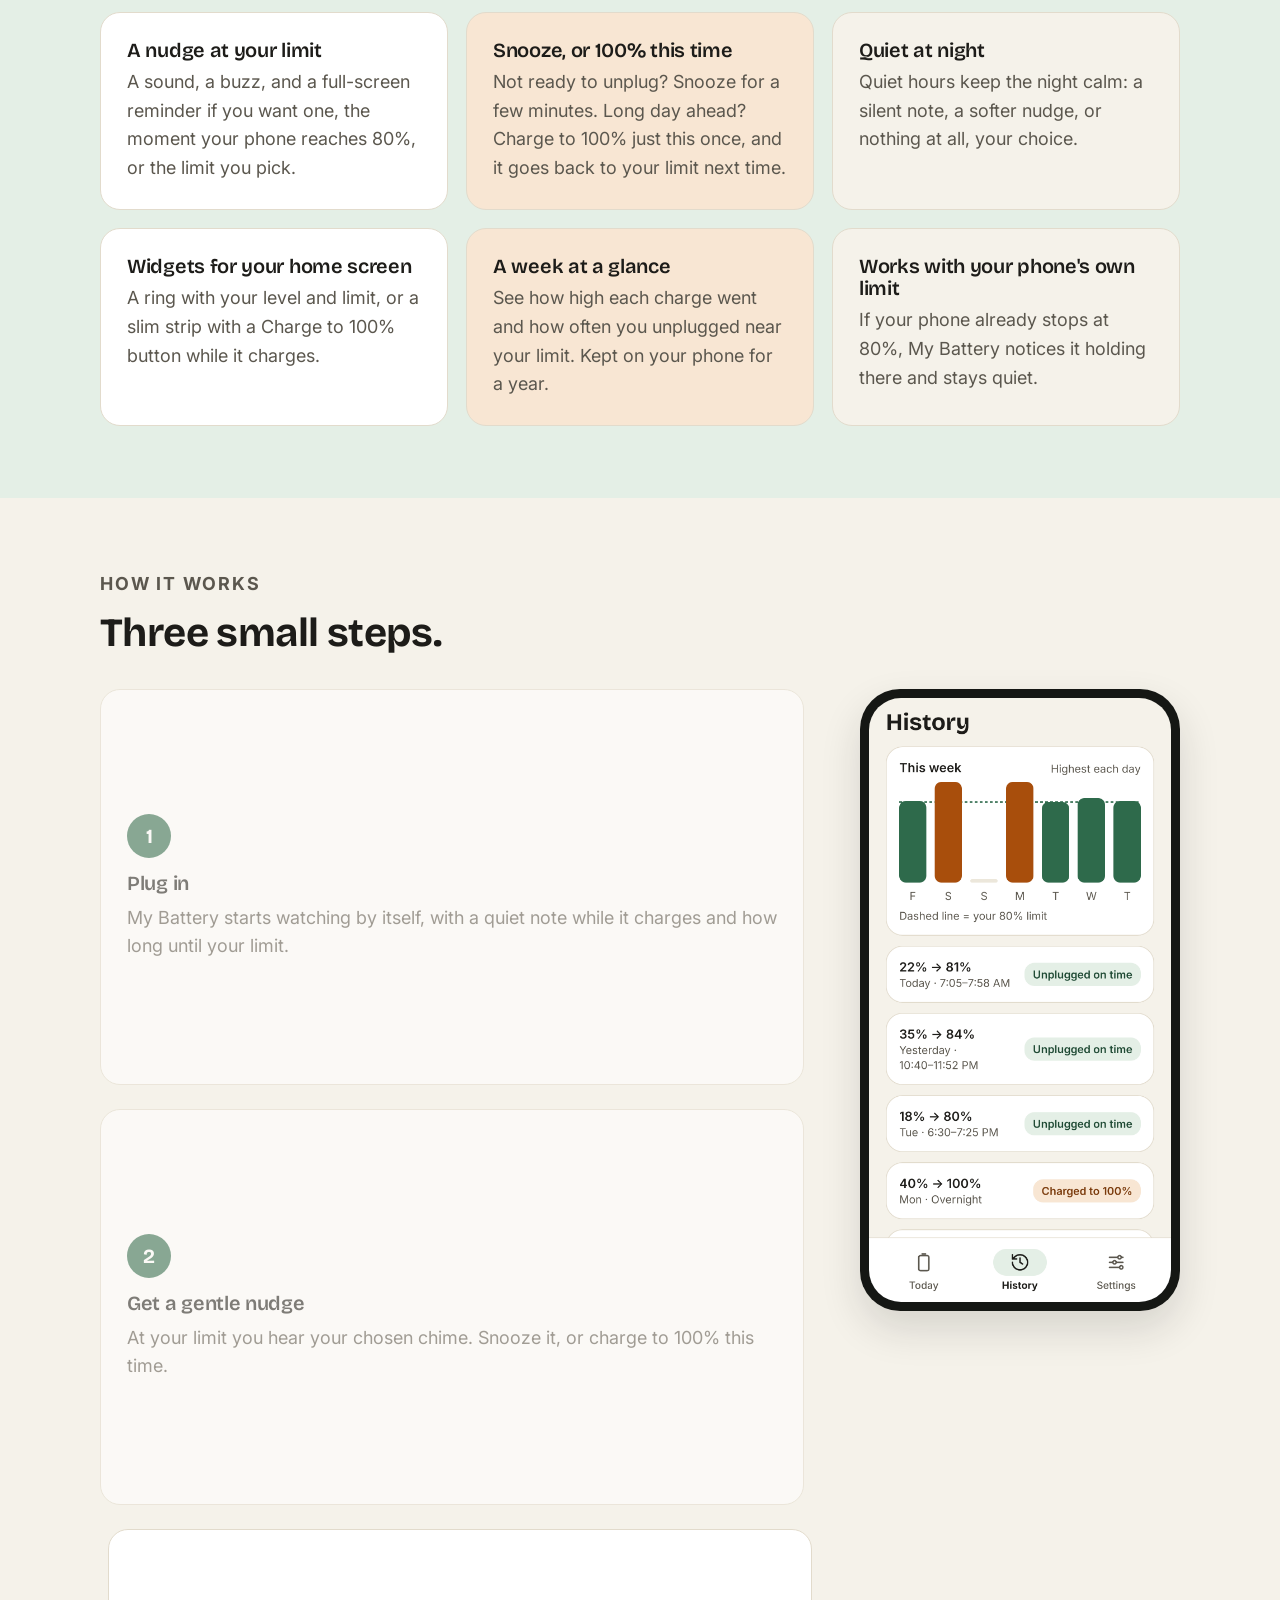
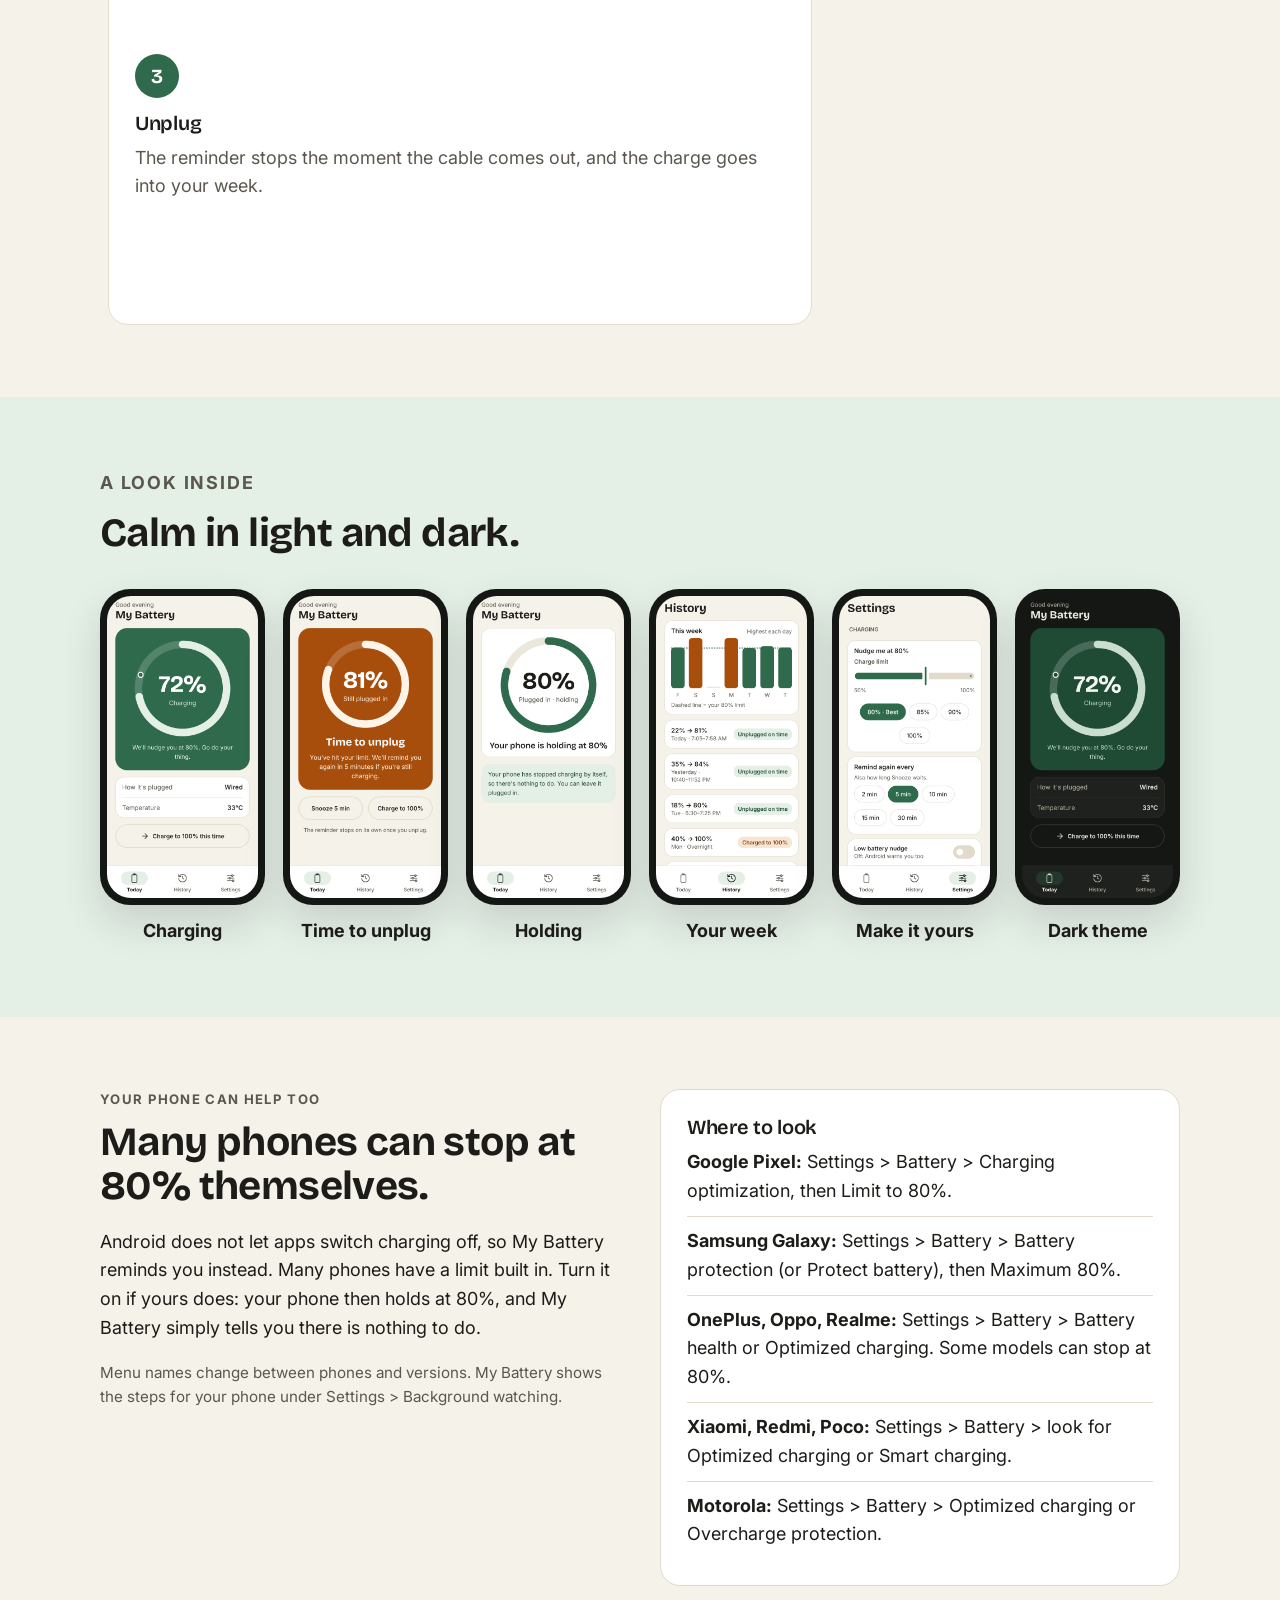
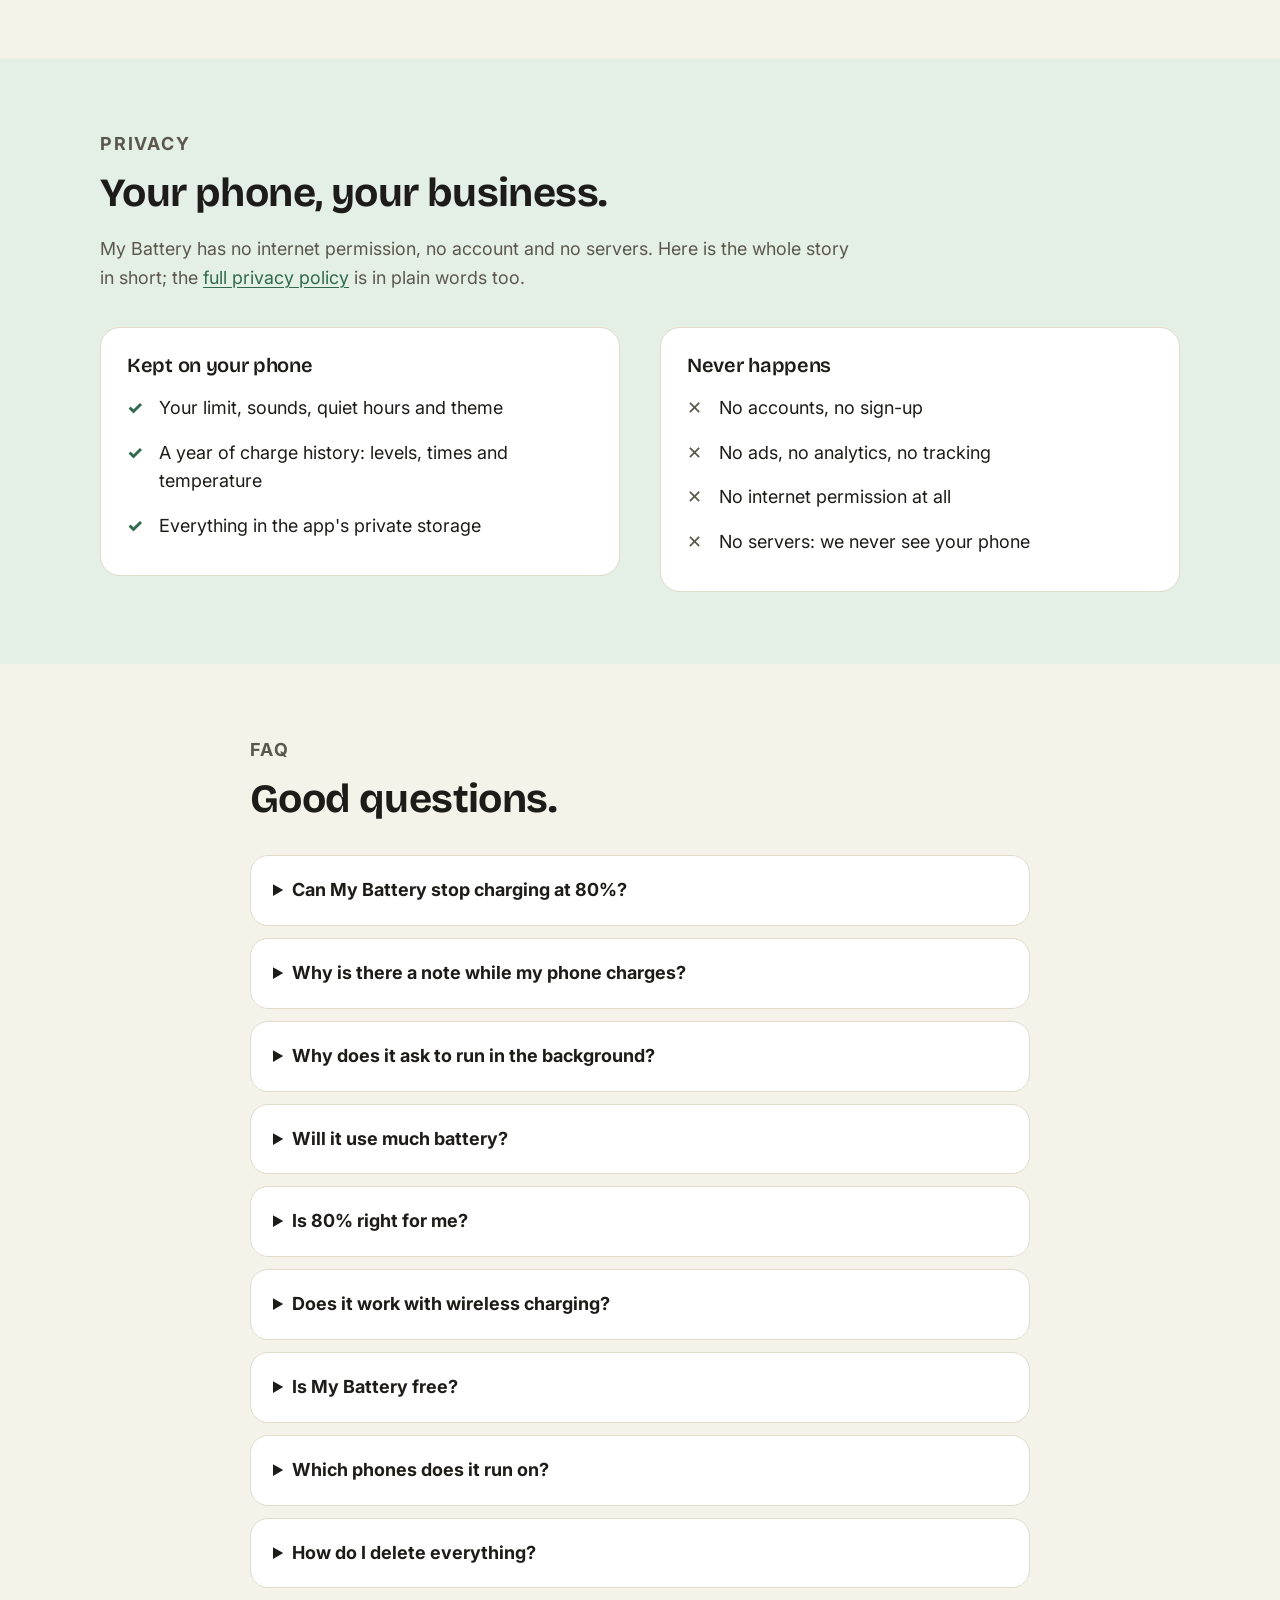
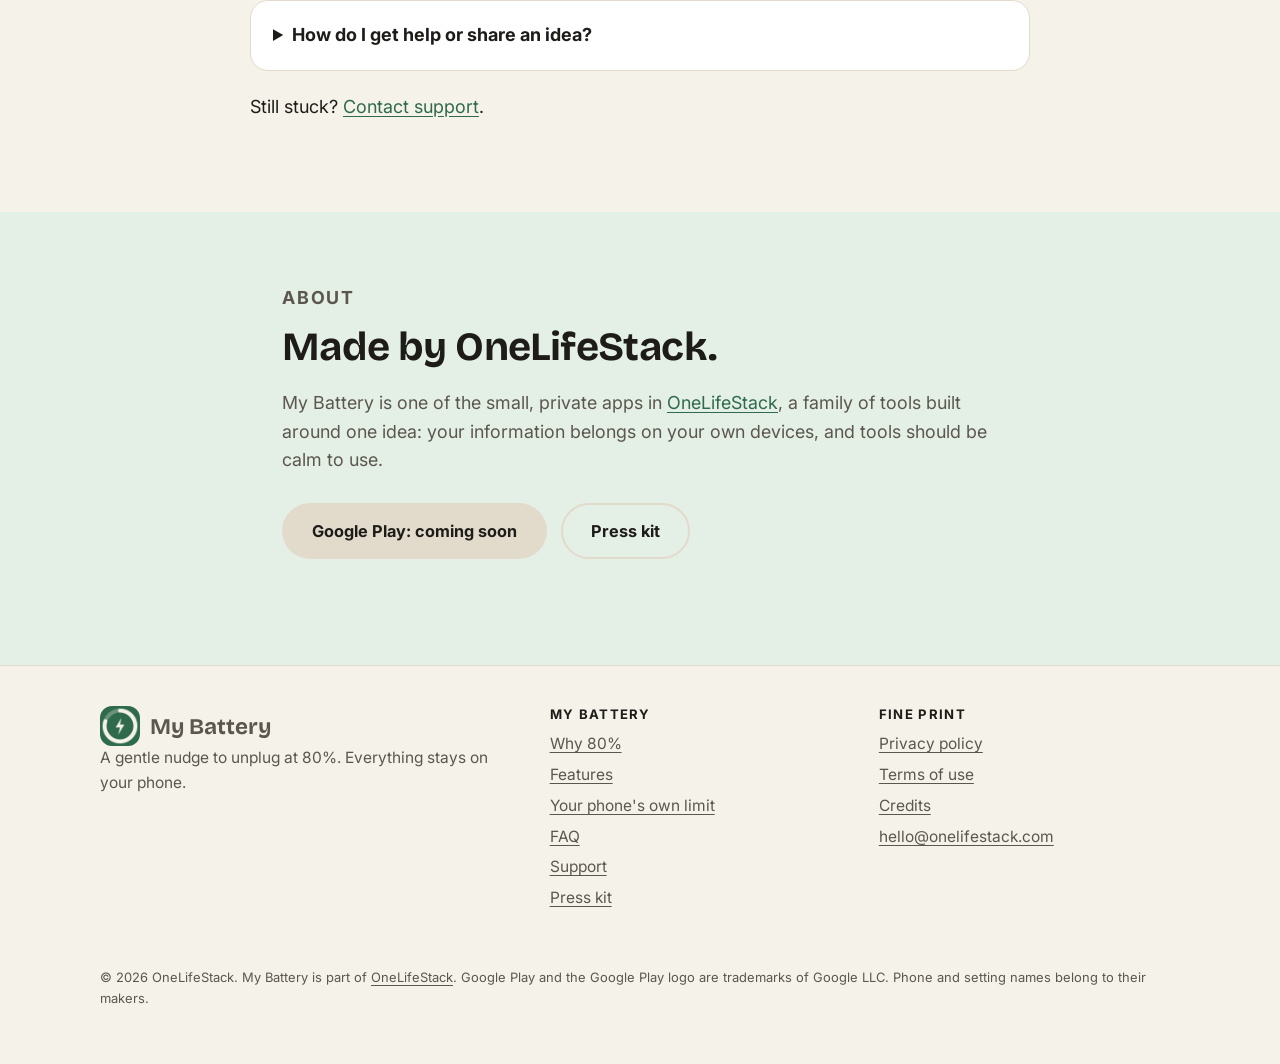
==== commit 7a310dd0: "Publish site from onelifestack-my-battery a096ec9 Co-Authored-By: Claude Opus 5.5 <noreply@anthropic" ====
--- a/index.html
+++ b/index.html
@@ -44,7 +44,7 @@
 <div class="panel"><h3>Where to look</h3><ul class="makers"><li><strong>Google Pixel:</strong> Settings > Battery > Charging optimization, then Limit to 80%.</li><li><strong>Samsung Galaxy:</strong> Settings > Battery > Battery protection (or Protect battery), then Maximum 80%.</li><li><strong>OnePlus, Oppo, Realme:</strong> Settings > Battery > Battery health or Optimized charging. Some models can stop at 80%.</li><li><strong>Xiaomi, Redmi, Poco:</strong> Settings > Battery > look for Optimized charging or Smart charging.</li><li><strong>Motorola:</strong> Settings > Battery > Optimized charging or Overcharge protection.</li></ul></div></div></section>
 <section id="privacy" class="tint"><div class="wrap"><div class="section-head"><p class="eyebrow">Privacy</p><h2>Your phone, your business.</h2><p>My Battery has no internet permission, no account and no servers. Here is the whole story in short; the <a href="/privacy/">full privacy policy</a> is in plain words too.</p></div>
 <div class="two"><div class="panel"><h3>Kept on your phone</h3><ul class="keep"><li>Your limit, sounds, quiet hours and theme</li><li>A year of charge history: levels, times and temperature</li><li>Everything in the app's private storage</li></ul></div><div class="panel"><h3>Never happens</h3><ul class="never"><li>No accounts, no sign-up</li><li>No ads, no analytics, no tracking</li><li>No internet permission at all</li><li>No servers: we never see your phone</li></ul></div></div></div></section>
-<section id="faq"><div class="wrap narrow"><div class="section-head"><p class="eyebrow">FAQ</p><h2>Good questions.</h2></div><details><summary>Can My Battery stop charging at 80%?</summary><p>No app can: Android does not let apps switch charging off. My Battery watches the level and reminds you to unplug. Many phones can stop at 80% by themselves; <a href="/#limit">here is where to look</a>. If yours does, My Battery sees it holding and stays quiet.</p></details><details><summary>Why is there a note while my phone charges?</summary><p>Android asks any app that keeps running to show a note. Ours is quiet, shows the level and the time to your limit, and goes away when you unplug.</p></details><details><summary>Why does it ask for "Unrestricted" battery use?</summary><p>So Android lets My Battery start watching by itself when you plug in. Without it, Android may pause the app; you then get a note saying "Tap to watch this charge", and one tap starts it. My Battery only runs while your phone is plugged in.</p></details><details><summary>Will it use much battery?</summary><p>It runs only while your phone is plugged in and charging, and stops when you unplug. When nothing is charging it does nothing at all, unless you turn on the low battery nudge, which takes a quick look every half hour.</p></details><details><summary>Is 80% right for me?</summary><p>80% is a good everyday choice. If you need more, pick 85% or 90%. Before a long day, tap Charge to 100% once; the next charge goes back to your limit.</p></details><details><summary>Does it work with wireless charging?</summary><p>Yes: wired, USB, wireless and docks all count.</p></details><details><summary>Is My Battery free?</summary><p>Yes. There are no ads, no subscriptions and nothing to buy.</p></details><details><summary>Which phones does it run on?</summary><p>Android 8.0 (Oreo) and newer.</p></details><details><summary>How do I delete everything?</summary><p>History > Clear history deletes your charges, and uninstalling deletes the rest. There is nothing to delete anywhere else.</p></details><details><summary>How do I get help or share an idea?</summary><p>In the app, open Settings > About My Battery > Send feedback, or write to <a href="mailto:hello@onelifestack.com">hello@onelifestack.com</a>.</p></details><p class="after">Still stuck? <a href="/support/">Contact support</a>.</p></div></section>
+<section id="faq"><div class="wrap narrow"><div class="section-head"><p class="eyebrow">FAQ</p><h2>Good questions.</h2></div><details><summary>Can My Battery stop charging at 80%?</summary><p>No app can: Android does not let apps switch charging off. My Battery watches the level and reminds you to unplug. Many phones can stop at 80% by themselves; <a href="/#limit">here is where to look</a>. If yours does, My Battery sees it holding and stays quiet.</p></details><details><summary>Why is there a note while my phone charges?</summary><p>Android asks any app that keeps running to show a note. Ours is quiet, shows the level and the time to your limit, and goes away when you unplug.</p></details><details><summary>Why does it ask to run in the background?</summary><p>So Android lets My Battery start watching by itself when you plug in. Most phones call this "Unrestricted" battery use; OnePlus, OPPO and realme call it "Allow background activity". Without it, Android may pause the app; you then get a note saying "Tap to watch this charge", and one tap starts it. My Battery only runs while your phone is plugged in.</p></details><details><summary>Will it use much battery?</summary><p>It runs only while your phone is plugged in and charging, and stops when you unplug. When nothing is charging it does nothing at all, unless you turn on the low battery nudge, which takes a quick look every half hour.</p></details><details><summary>Is 80% right for me?</summary><p>80% is a good everyday choice. If you need more, pick 85% or 90%. Before a long day, tap Charge to 100% once; the next charge goes back to your limit.</p></details><details><summary>Does it work with wireless charging?</summary><p>Yes: wired, USB, wireless and docks all count.</p></details><details><summary>Is My Battery free?</summary><p>Yes. There are no ads, no subscriptions and nothing to buy.</p></details><details><summary>Which phones does it run on?</summary><p>Android 8.0 (Oreo) and newer.</p></details><details><summary>How do I delete everything?</summary><p>History > Clear history deletes your charges, and uninstalling deletes the rest. There is nothing to delete anywhere else.</p></details><details><summary>How do I get help or share an idea?</summary><p>In the app, open Settings > About My Battery > Send feedback, or write to <a href="mailto:hello@onelifestack.com">hello@onelifestack.com</a>.</p></details><p class="after">Still stuck? <a href="/support/">Contact support</a>.</p></div></section>
 <section id="about" class="tint"><div class="wrap section-head"><p class="eyebrow">About</p><h2>Made by OneLifeStack.</h2><p>My Battery is one of the small, private apps in <a href="https://onelifestack.com">OneLifeStack</a>, a family of tools built around one idea: your information belongs on your own devices, and tools should be calm to use.</p><div class="cta-row"><span class="btn" aria-disabled="true" role="text">Google Play: coming soon</span><a class="btn ghost" href="/press/">Press kit</a></div></div></section>
 
 </main>
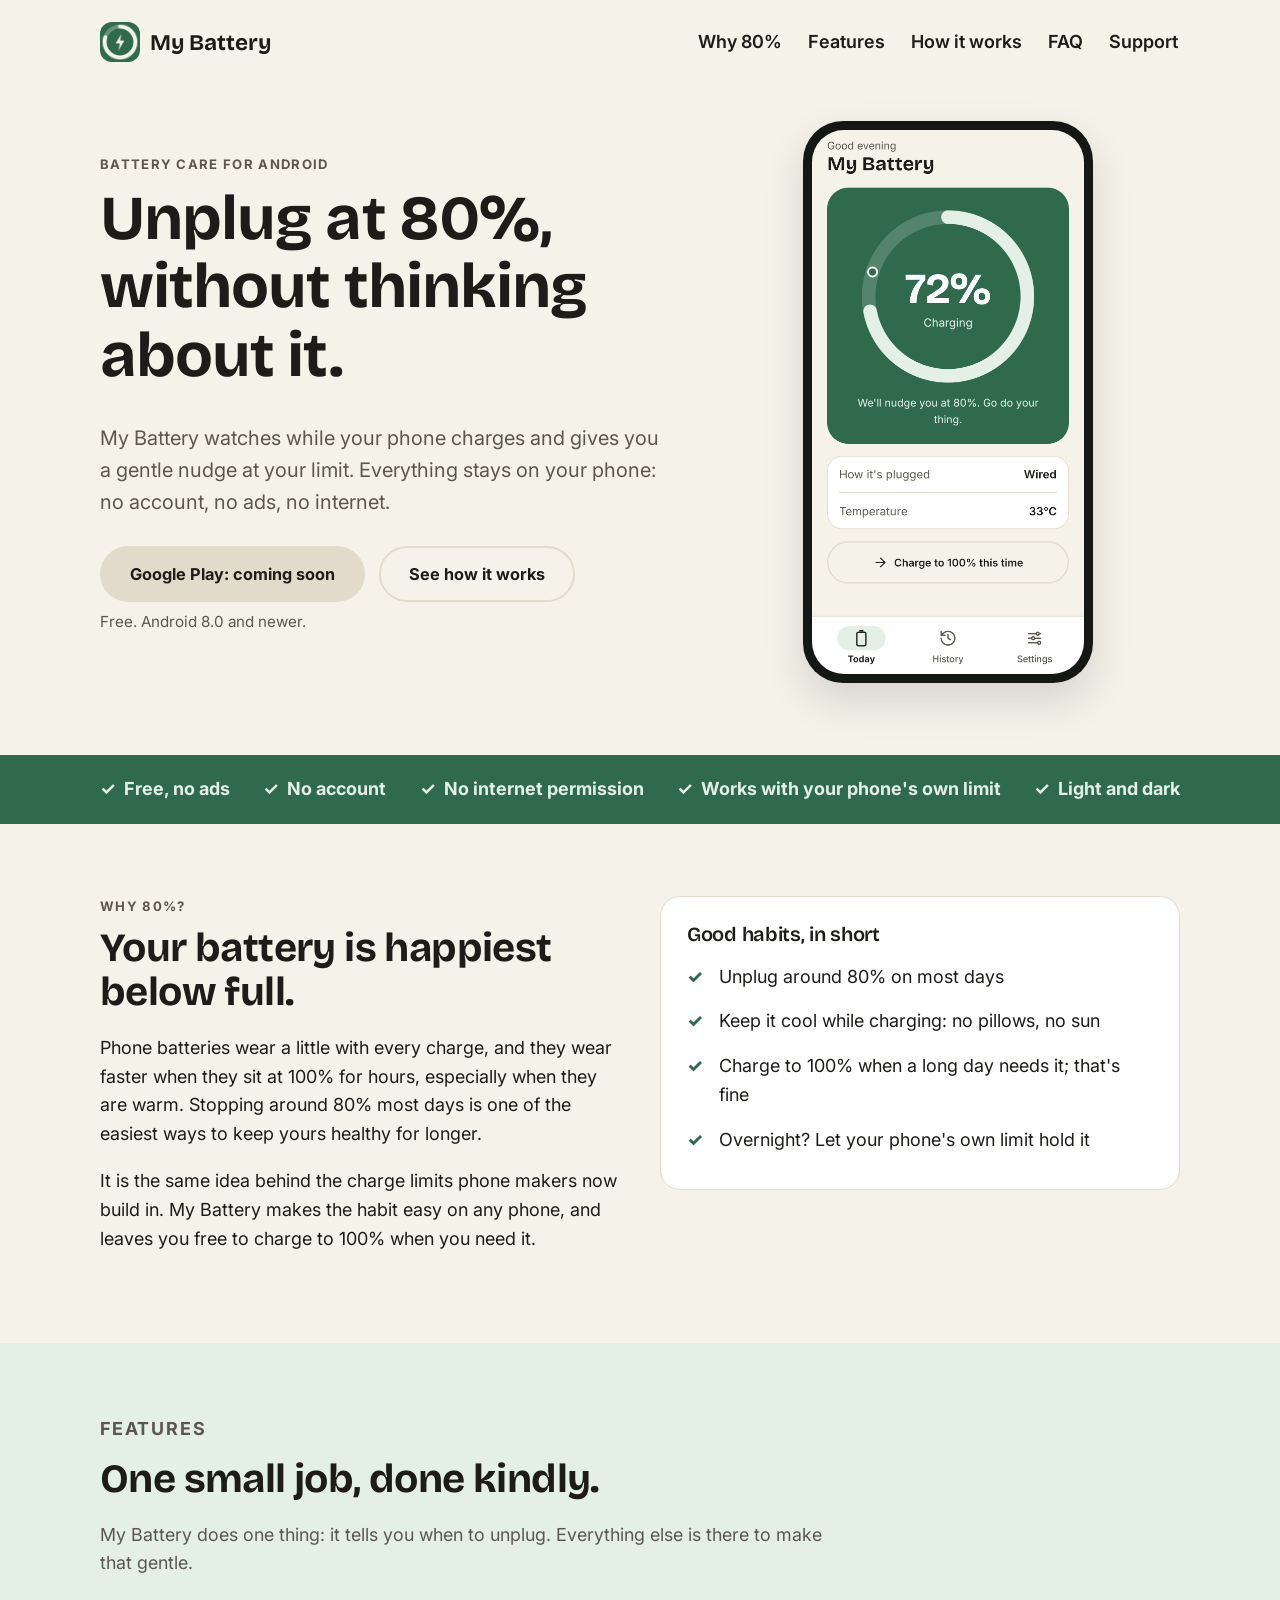
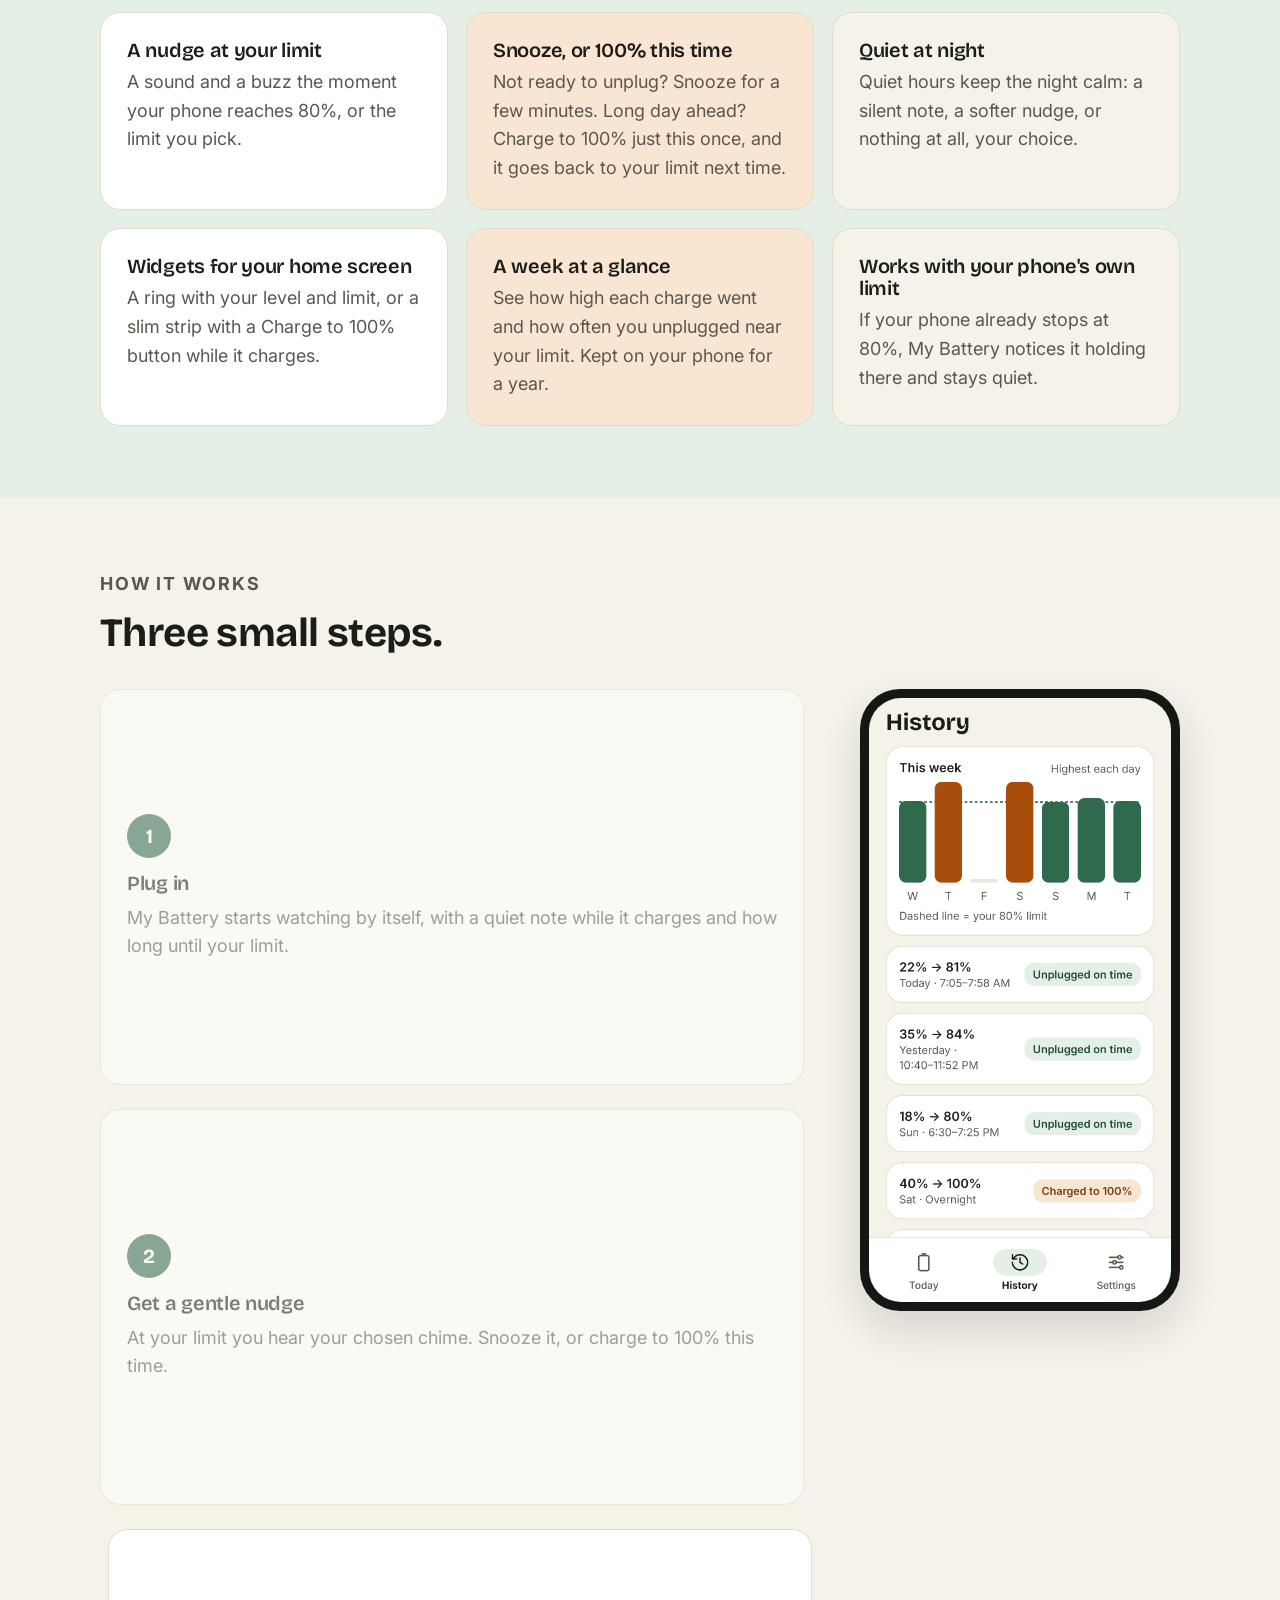
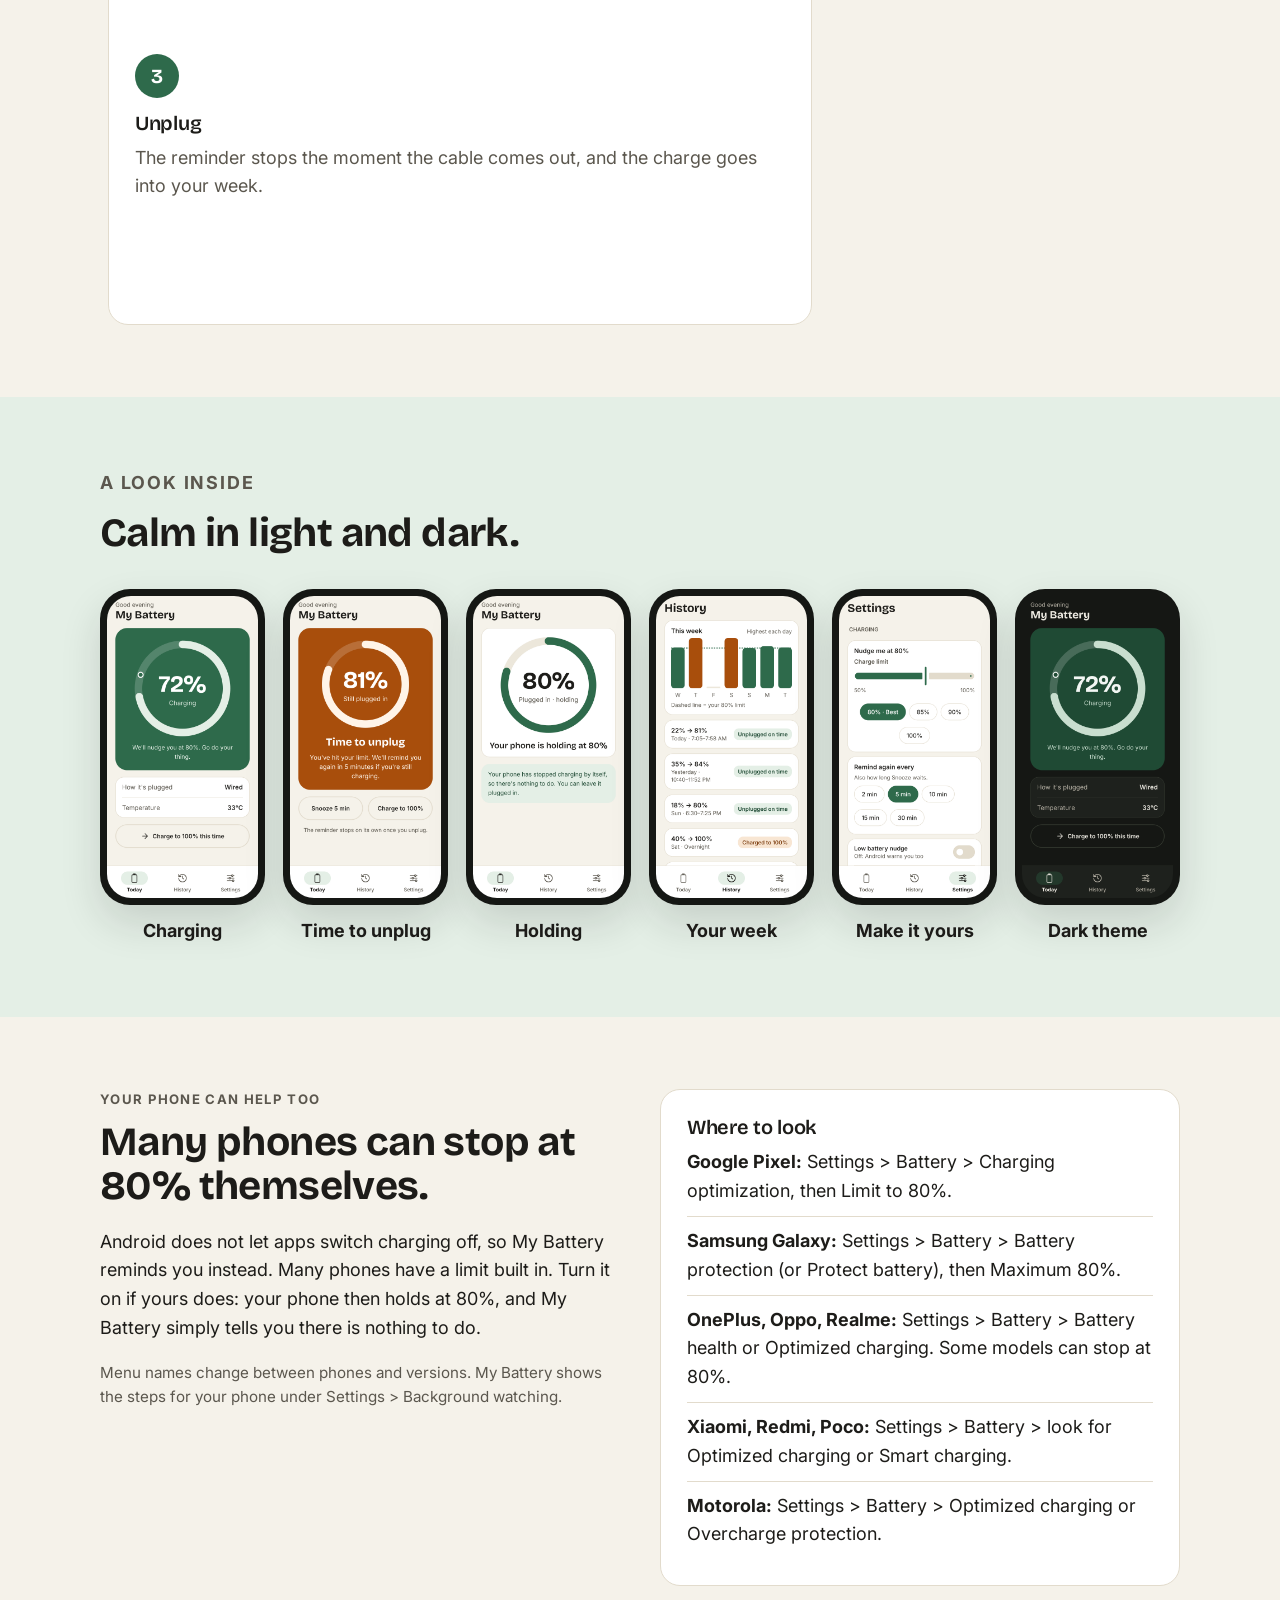
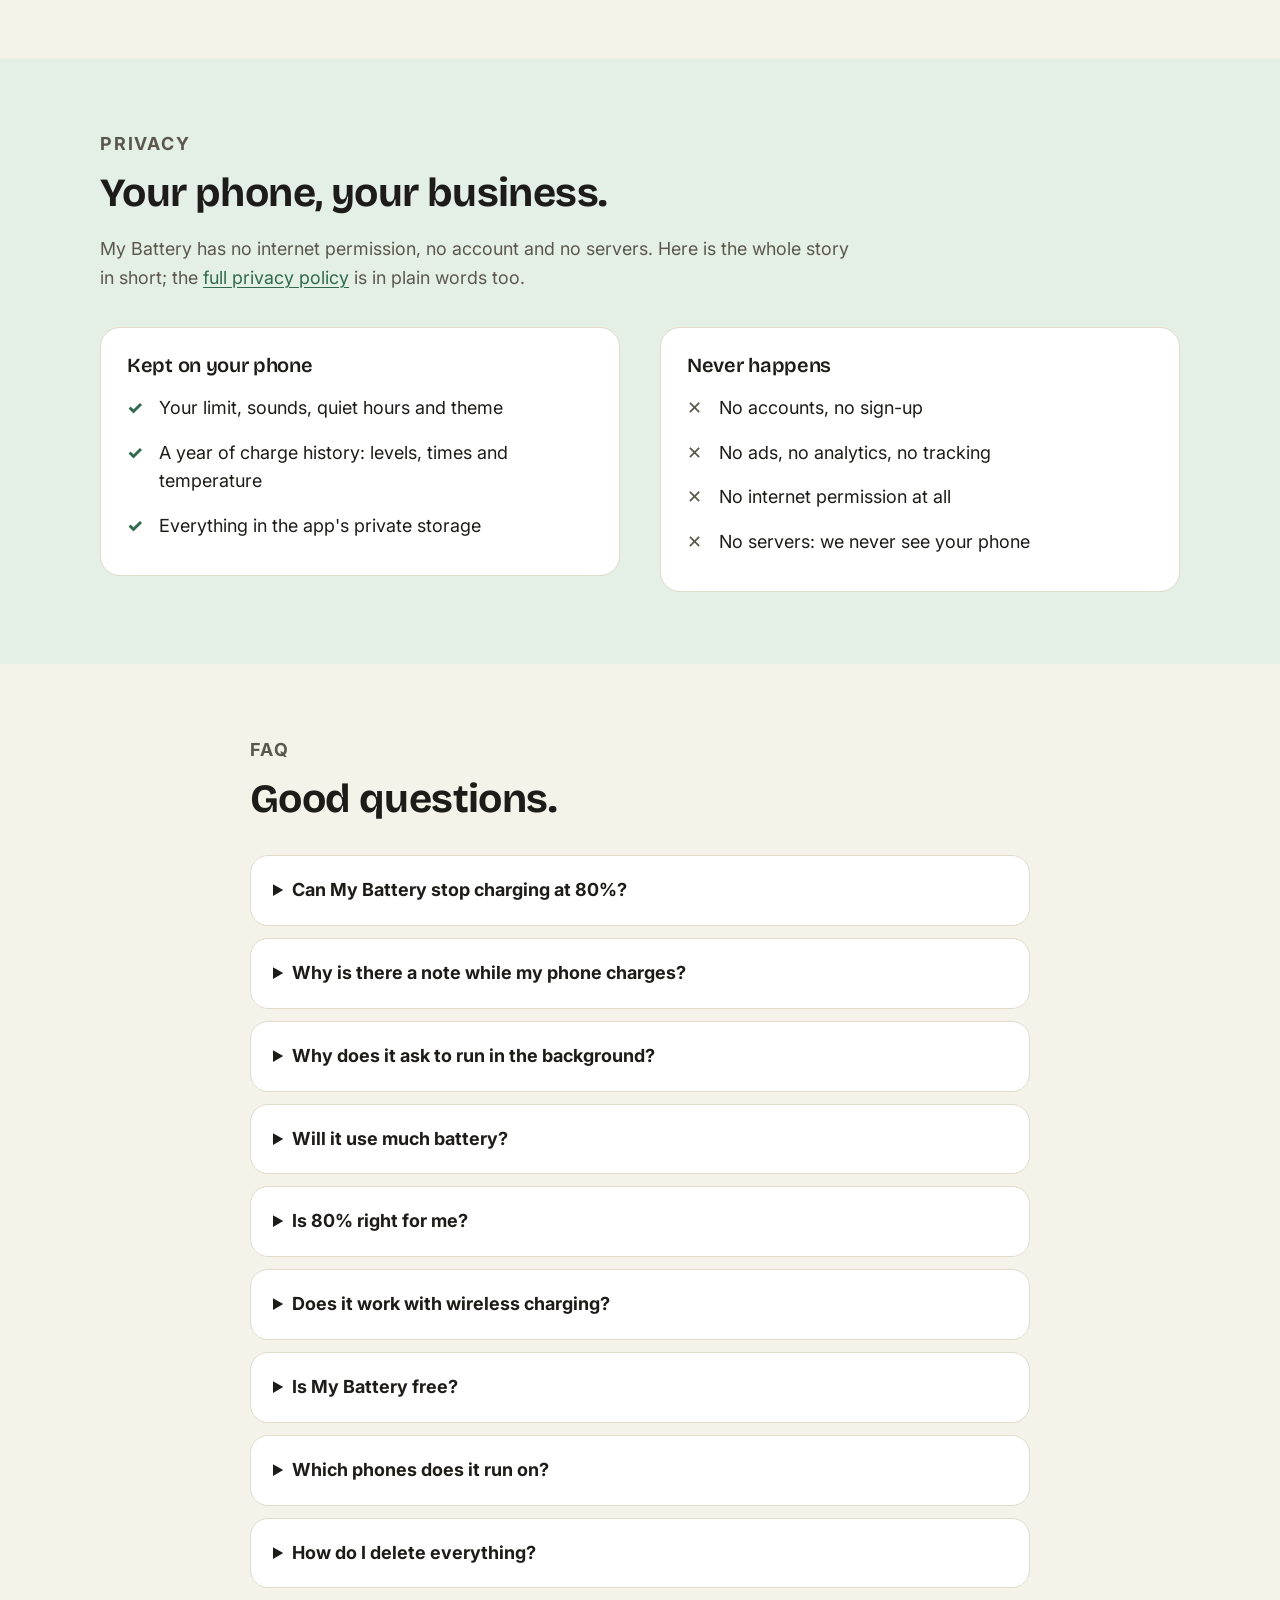
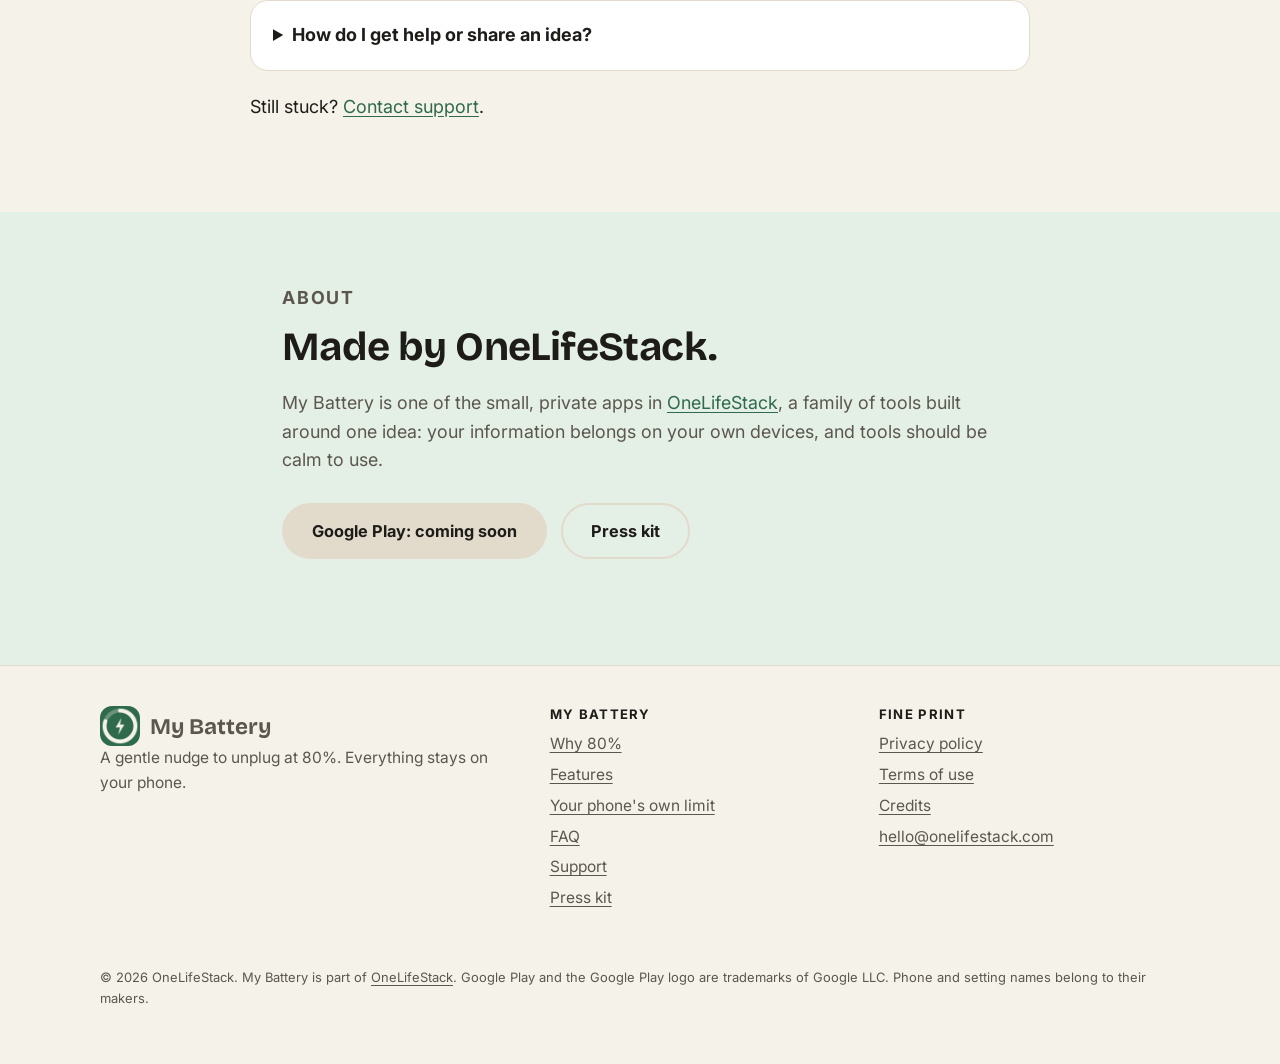
==== commit f1565982: "Publish site from onelifestack-my-battery 828574e Co-Authored-By: Claude Opus 5.5 <noreply@anthropic" ====
--- a/index.html
+++ b/index.html
@@ -33,7 +33,7 @@
 <p>Phone batteries wear a little with every charge, and they wear faster when they sit at 100% for hours, especially when they are warm. Stopping around 80% most days is one of the easiest ways to keep yours healthy for longer.</p>
 <p>It is the same idea behind the charge limits phone makers now build in. My Battery makes the habit easy on any phone, and leaves you free to charge to 100% when you need it.</p></div>
 <div class="panel"><h3>Good habits, in short</h3><ul class="keep"><li>Unplug around 80% on most days</li><li>Keep it cool while charging: no pillows, no sun</li><li>Charge to 100% when a long day needs it; that's fine</li><li>Overnight? Let your phone's own limit hold it</li></ul></div></div></section>
-<section id="features" class="tint"><div class="wrap"><div class="section-head"><p class="eyebrow">Features</p><h2>One small job, done kindly.</h2><p>My Battery does one thing: it tells you when to unplug. Everything else is there to make that gentle.</p></div><div class="grid"><div class="tile mint"><h3>A nudge at your limit</h3><p>A sound, a buzz, and a full-screen reminder if you want one, the moment your phone reaches 80%, or the limit you pick.</p></div><div class="tile sand"><h3>Snooze, or 100% this time</h3><p>Not ready to unplug? Snooze for a few minutes. Long day ahead? Charge to 100% just this once, and it goes back to your limit next time.</p></div><div class="tile plain"><h3>Quiet at night</h3><p>Quiet hours keep the night calm: a silent note, a softer nudge, or nothing at all, your choice.</p></div><div class="tile mint"><h3>Widgets for your home screen</h3><p>A ring with your level and limit, or a slim strip with a Charge to 100% button while it charges.</p></div><div class="tile sand"><h3>A week at a glance</h3><p>See how high each charge went and how often you unplugged near your limit. Kept on your phone for a year.</p></div><div class="tile plain"><h3>Works with your phone's own limit</h3><p>If your phone already stops at 80%, My Battery notices it holding there and stays quiet.</p></div></div></div></section>
+<section id="features" class="tint"><div class="wrap"><div class="section-head"><p class="eyebrow">Features</p><h2>One small job, done kindly.</h2><p>My Battery does one thing: it tells you when to unplug. Everything else is there to make that gentle.</p></div><div class="grid"><div class="tile mint"><h3>A nudge at your limit</h3><p>A sound and a buzz the moment your phone reaches 80%, or the limit you pick.</p></div><div class="tile sand"><h3>Snooze, or 100% this time</h3><p>Not ready to unplug? Snooze for a few minutes. Long day ahead? Charge to 100% just this once, and it goes back to your limit next time.</p></div><div class="tile plain"><h3>Quiet at night</h3><p>Quiet hours keep the night calm: a silent note, a softer nudge, or nothing at all, your choice.</p></div><div class="tile mint"><h3>Widgets for your home screen</h3><p>A ring with your level and limit, or a slim strip with a Charge to 100% button while it charges.</p></div><div class="tile sand"><h3>A week at a glance</h3><p>See how high each charge went and how often you unplugged near your limit. Kept on your phone for a year.</p></div><div class="tile plain"><h3>Works with your phone's own limit</h3><p>If your phone already stops at 80%, My Battery notices it holding there and stays quiet.</p></div></div></div></section>
 <section id="how"><div class="wrap"><div class="section-head"><p class="eyebrow">How it works</p><h2>Three small steps.</h2></div>
 <div class="how"><ol class="steps"><li><h3>Plug in</h3><p>My Battery starts watching by itself, with a quiet note while it charges and how long until your limit.</p></li><li><h3>Get a gentle nudge</h3><p>At your limit you hear your chosen chime. Snooze it, or charge to 100% this time.</p></li><li><h3>Unplug</h3><p>The reminder stops the moment the cable comes out, and the charge goes into your week.</p></li></ol>
 <aside class="how-phone" aria-hidden="true"><div class="phone"><div class="shots"><img class="on" src="/assets/shots/06-today-charging.png" width="1080" height="2160" alt="" loading="lazy"><img src="/assets/shots/07-today-unplug.png" width="1080" height="2160" alt="" loading="lazy"><img src="/assets/shots/09-history.png" width="1080" height="2160" alt="" loading="lazy"></div></div></aside></div></div></section>
